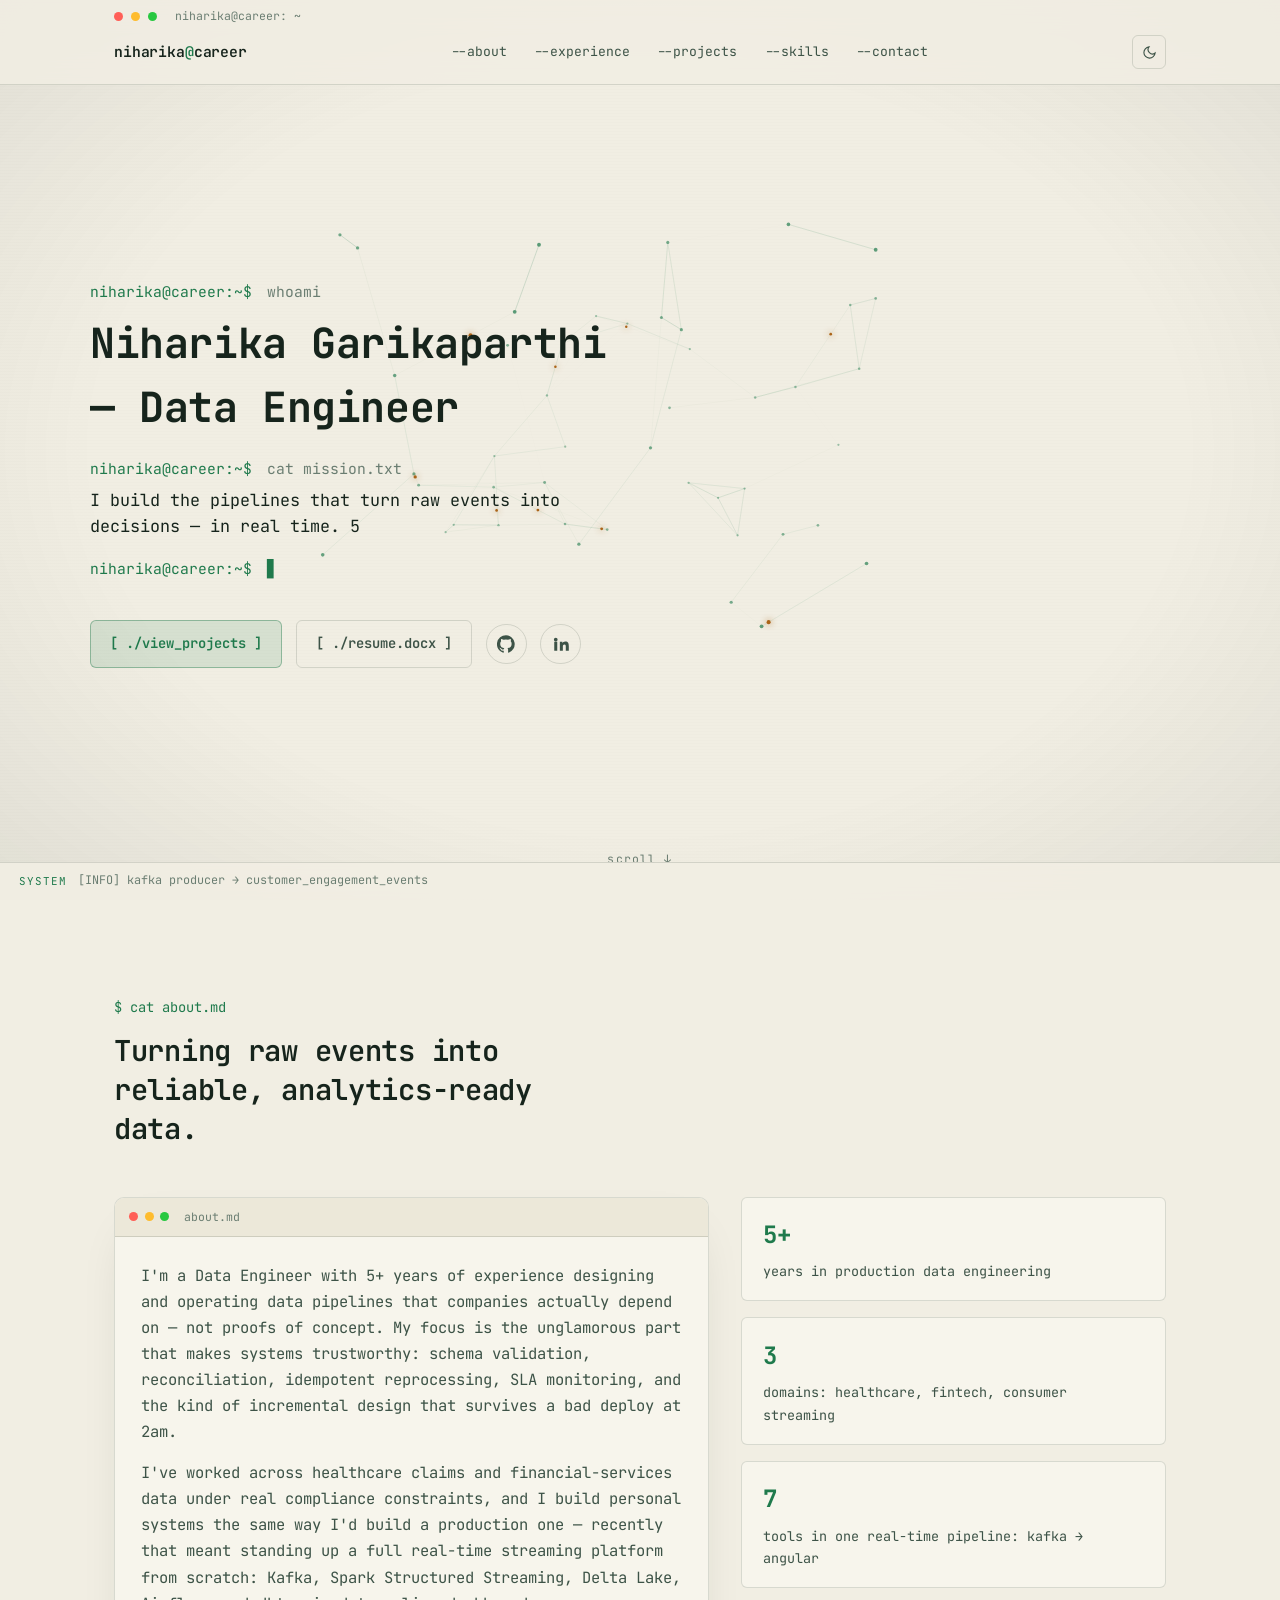
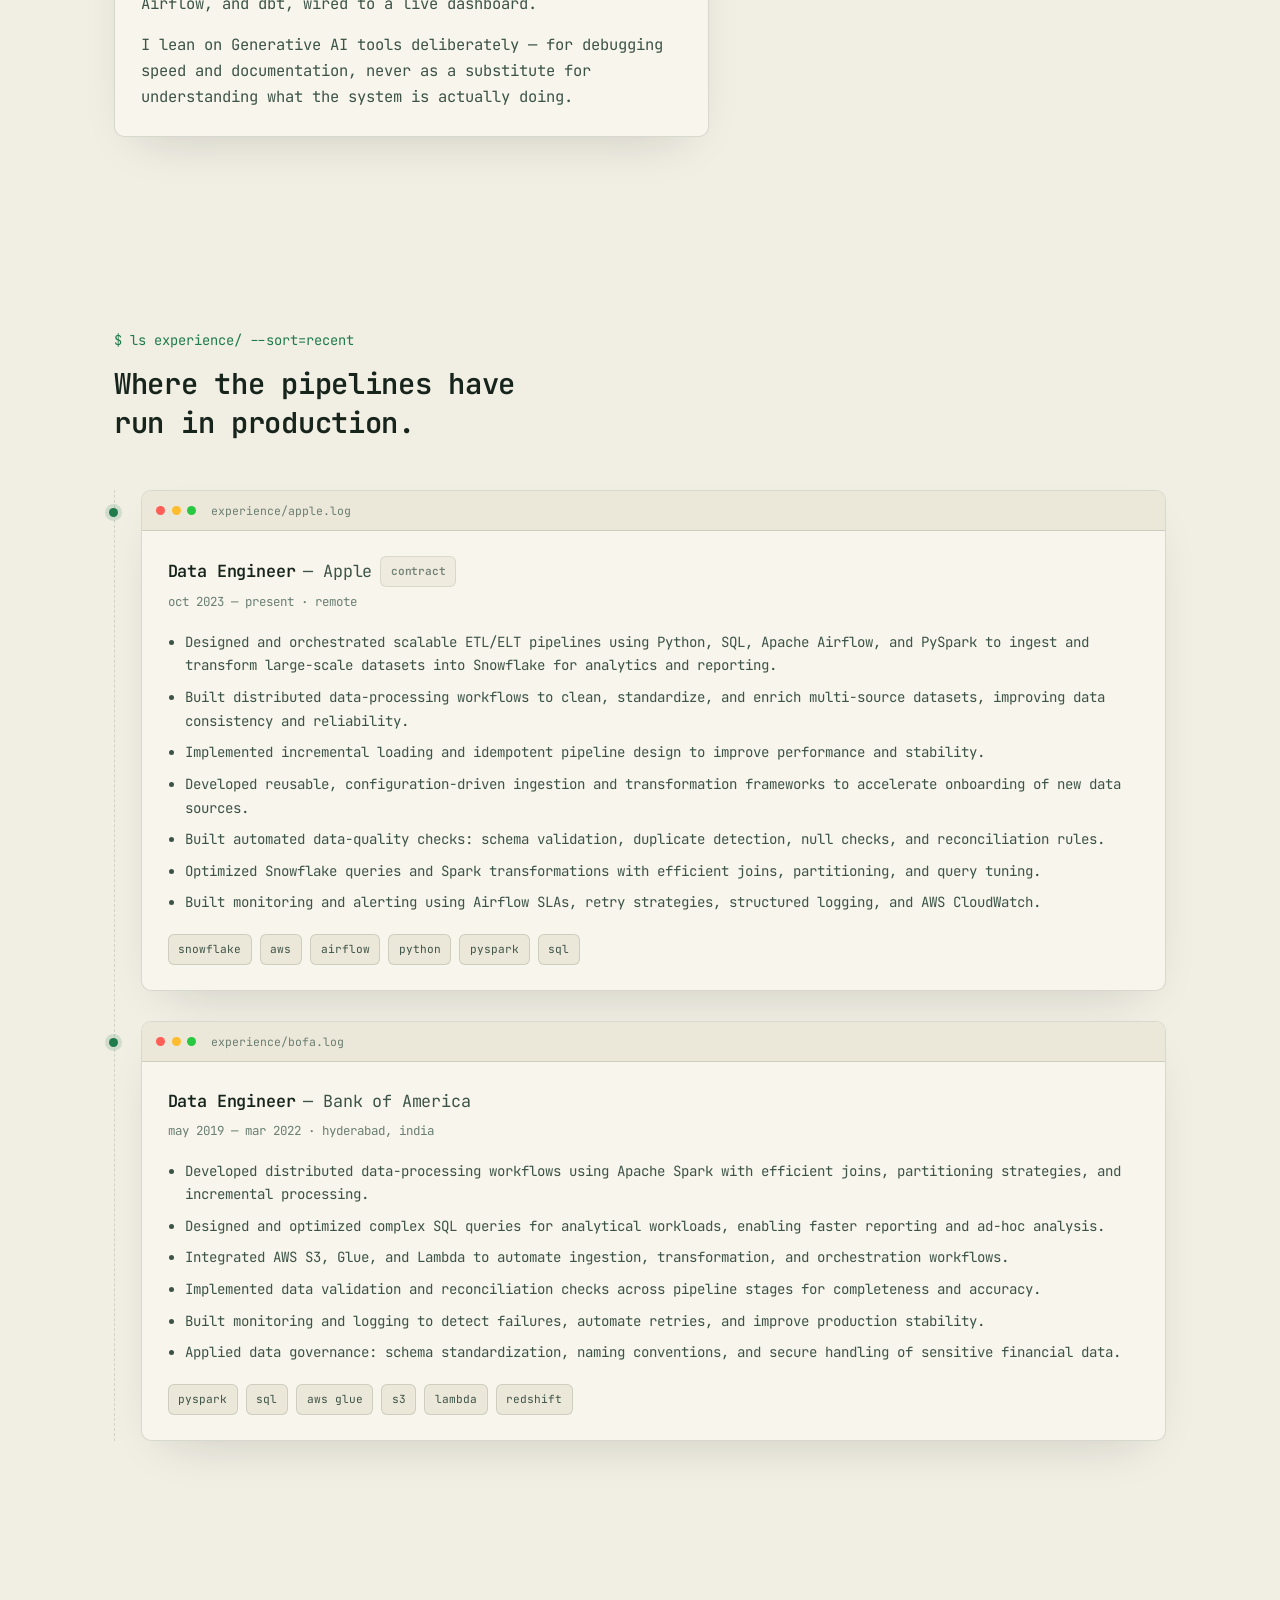
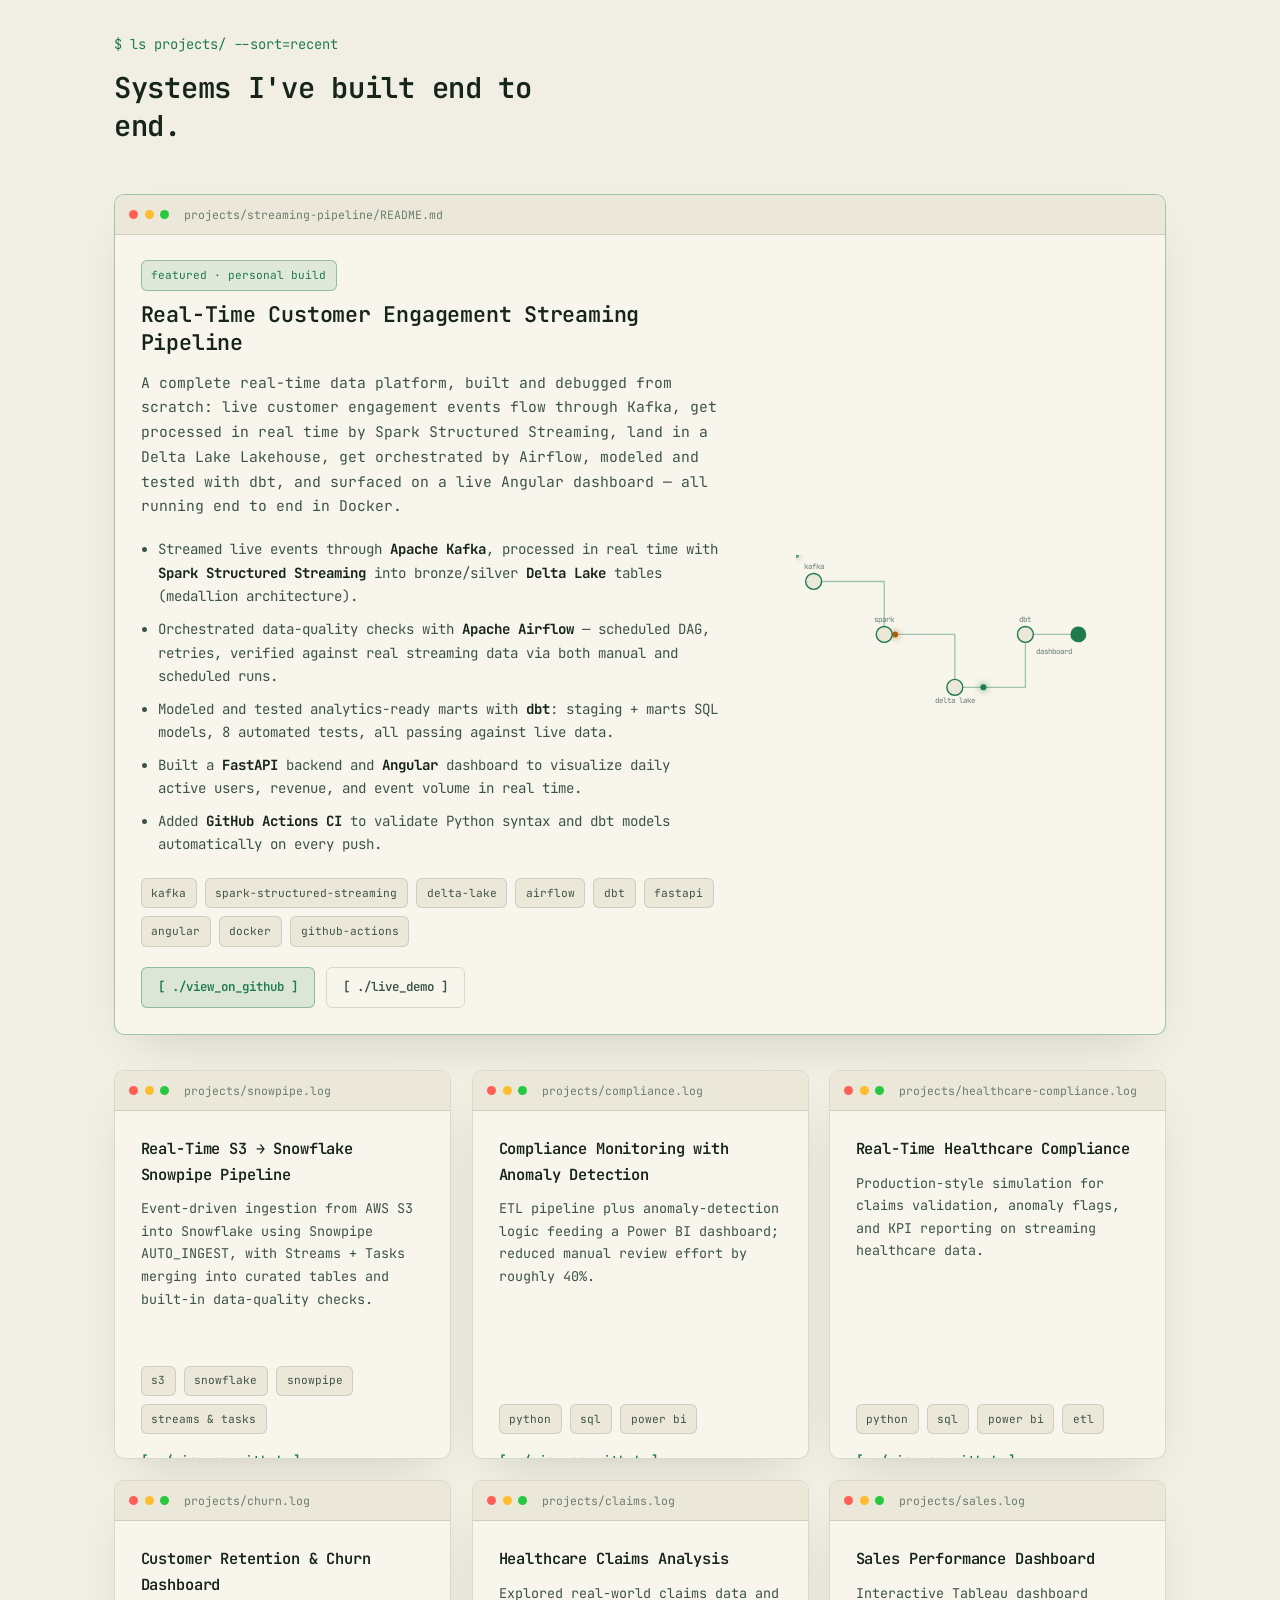
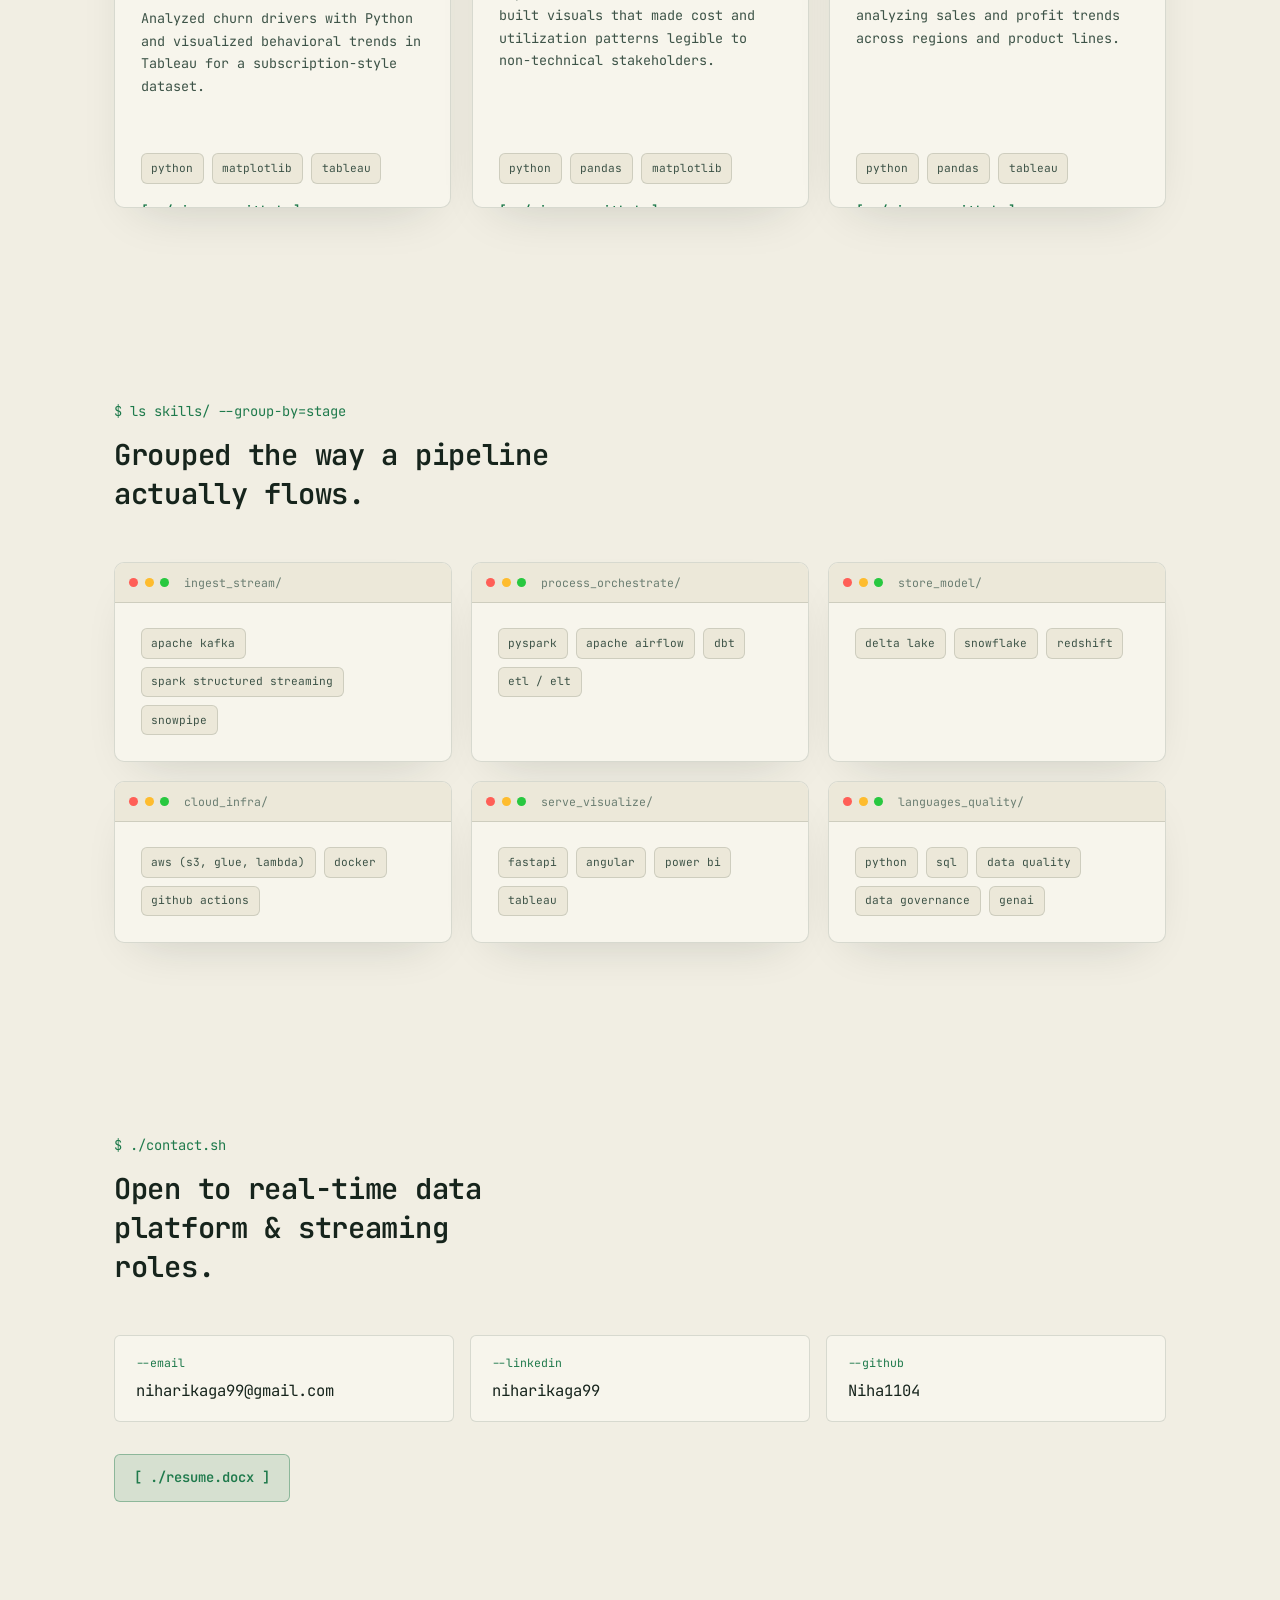
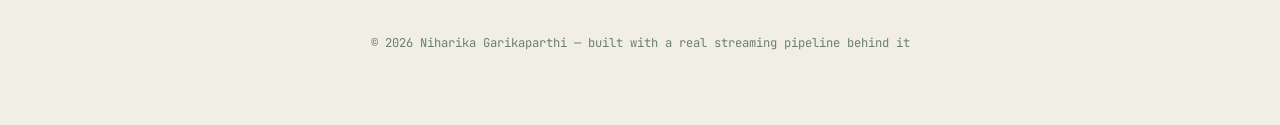
==== index (1).html @ a31c03b0 "Add files via upload" ====
<!DOCTYPE html>
<html lang="en" data-theme="dark">
<head>
<meta charset="UTF-8">
<meta name="viewport" content="width=device-width, initial-scale=1.0">
<title>niharika@career:~$ — Niharika Garikaparthi, Data Engineer</title>
<meta name="description" content="Data Engineer specializing in real-time streaming pipelines, cloud-native data platforms, and production-grade ETL/ELT — Kafka, Spark, Snowflake, Airflow, dbt, AWS.">
<link rel="icon" href="data:,">
<link rel="preconnect" href="https://fonts.googleapis.com">
<link rel="preconnect" href="https://fonts.gstatic.com" crossorigin>
<link href="https://fonts.googleapis.com/css2?family=JetBrains+Mono:wght@400;500;600;700&display=swap" rel="stylesheet">
<link rel="stylesheet" href="style.css">
</head>
<body>

<div class="scanlines" aria-hidden="true"></div>
<div class="vignette" aria-hidden="true"></div>
<canvas id="hero-canvas" aria-hidden="true"></canvas>

<header class="site-header">
  <div class="term-titlebar">
    <span class="term-dot term-dot--r"></span>
    <span class="term-dot term-dot--y"></span>
    <span class="term-dot term-dot--g"></span>
    <span class="term-titlebar__path">niharika@career: ~</span>
  </div>
  <nav class="nav">
    <a href="#top" class="nav__mark">niharika<span class="nav__mark-dot">@</span>career</a>
    <button class="nav__toggle" id="nav-toggle" aria-label="Toggle menu" aria-expanded="false">
      <span></span><span></span><span></span>
    </button>
    <ul class="nav__links" id="nav-links">
      <li><a href="#about">--about</a></li>
      <li><a href="#experience">--experience</a></li>
      <li><a href="#projects">--projects</a></li>
      <li><a href="#skills">--skills</a></li>
      <li><a href="#contact">--contact</a></li>
    </ul>
    <div class="nav__actions">
      <button id="theme-toggle" class="icon-btn" aria-label="Toggle terminal theme" title="Toggle theme">
        <svg class="icon-moon" viewBox="0 0 24 24" fill="none" stroke="currentColor" stroke-width="1.8"><path d="M21 12.8A9 9 0 1 1 11.2 3a7 7 0 0 0 9.8 9.8Z"/></svg>
      </button>
    </div>
  </nav>
</header>

<main>

  <!-- HERO -->
  <section class="hero" id="top">
    <div class="hero__inner">
      <div class="terminal-block hero__terminal">
        <p class="term-line"><span class="term-prompt">niharika@career:~$</span> whoami</p>
        <p class="term-output term-output--title" id="type-1"></p>

        <p class="term-line"><span class="term-prompt">niharika@career:~$</span> cat mission.txt</p>
        <p class="term-output" id="type-2"></p>

        <p class="term-line"><span class="term-prompt">niharika@career:~$</span> <span class="cursor-blink">▊</span></p>
      </div>

      <div class="hero__actions">
        <a href="#projects" class="btn btn--primary">[ ./view_projects ]</a>
        <a href="assets/Niharika__Data_Engineer.docx" class="btn btn--ghost">[ ./resume.docx ]</a>
        <a href="https://github.com/Niha1104" target="_blank" rel="noopener" class="btn btn--icon" aria-label="GitHub">
          <svg viewBox="0 0 24 24" width="18" height="18" fill="currentColor"><path d="M12 .3a12 12 0 0 0-3.8 23.4c.6.1.8-.3.8-.6v-2.2c-3.3.7-4-1.6-4-1.6-.6-1.3-1.3-1.7-1.3-1.7-1.1-.7.1-.7.1-.7 1.2.1 1.8 1.2 1.8 1.2 1 1.8 2.7 1.3 3.4 1 .1-.8.4-1.3.8-1.6-2.7-.3-5.5-1.3-5.5-5.9 0-1.3.5-2.4 1.2-3.2-.1-.3-.5-1.5.1-3.2 0 0 1-.3 3.3 1.2a11.5 11.5 0 0 1 6 0c2.3-1.5 3.3-1.2 3.3-1.2.6 1.7.2 2.9.1 3.2.8.8 1.2 1.9 1.2 3.2 0 4.6-2.8 5.6-5.5 5.9.4.4.8 1.1.8 2.2v3.3c0 .3.2.7.8.6A12 12 0 0 0 12 .3Z"/></svg>
        </a>
        <a href="https://www.linkedin.com/in/niharikaga99/" target="_blank" rel="noopener" class="btn btn--icon" aria-label="LinkedIn">
          <svg viewBox="0 0 24 24" width="18" height="18" fill="currentColor"><path d="M4.98 3.5a2.5 2.5 0 1 1 0 5 2.5 2.5 0 0 1 0-5ZM3 9h4v12H3V9Zm7 0h3.8v1.7h.05c.53-1 1.83-2.05 3.77-2.05 4.03 0 4.78 2.65 4.78 6.1V21h-4v-5.5c0-1.3-.02-3-1.83-3-1.83 0-2.1 1.43-2.1 2.9V21h-4V9Z"/></svg>
        </a>
      </div>
    </div>
    <div class="hero__scroll-cue mono" aria-hidden="true">scroll ↓</div>
  </section>

  <!-- ABOUT -->
  <section class="section" id="about">
    <div class="section__head">
      <p class="eyebrow mono">$ cat about.md</p>
      <h2>Turning raw events into reliable, analytics-ready data.</h2>
    </div>
    <div class="about__grid">
      <div class="term-card about__text-card">
        <div class="term-card__bar"><span class="term-dot term-dot--r"></span><span class="term-dot term-dot--y"></span><span class="term-dot term-dot--g"></span><span class="term-card__label">about.md</span></div>
        <div class="term-card__body">
          <p>
            I'm a Data Engineer with 5+ years of experience designing and operating data pipelines that
            companies actually depend on — not proofs of concept. My focus is the unglamorous part that
            makes systems trustworthy: schema validation, reconciliation, idempotent reprocessing, SLA
            monitoring, and the kind of incremental design that survives a bad deploy at 2am.
          </p>
          <p>
            I've worked across healthcare claims and financial-services data under real compliance
            constraints, and I build personal systems the same way I'd build a production one — recently
            that meant standing up a full real-time streaming platform from scratch: Kafka, Spark
            Structured Streaming, Delta Lake, Airflow, and dbt, wired to a live dashboard.
          </p>
          <p>
            I lean on Generative AI tools deliberately — for debugging speed and documentation, never as
            a substitute for understanding what the system is actually doing.
          </p>
        </div>
      </div>
      <div class="about__stats">
        <div class="stat-card">
          <span class="stat-card__num mono">5+</span>
          <span class="stat-card__label">years in production data engineering</span>
        </div>
        <div class="stat-card">
          <span class="stat-card__num mono">3</span>
          <span class="stat-card__label">domains: healthcare, fintech, consumer streaming</span>
        </div>
        <div class="stat-card">
          <span class="stat-card__num mono">7</span>
          <span class="stat-card__label">tools in one real-time pipeline: kafka → angular</span>
        </div>
      </div>
    </div>
  </section>

  <!-- EXPERIENCE -->
  <section class="section" id="experience">
    <div class="section__head">
      <p class="eyebrow mono">$ ls experience/ --sort=recent</p>
      <h2>Where the pipelines have run in production.</h2>
    </div>

    <div class="timeline">
      <article class="timeline__item">
        <div class="timeline__marker" aria-hidden="true"></div>
        <div class="term-card timeline__card tilt-card">
          <div class="term-card__bar"><span class="term-dot term-dot--r"></span><span class="term-dot term-dot--y"></span><span class="term-dot term-dot--g"></span><span class="term-card__label">experience/apple.log</span></div>
          <div class="term-card__body">
            <div class="timeline__top">
              <h3>Data Engineer <span class="timeline__at">— Apple</span> <span class="tag tag--muted">contract</span></h3>
              <p class="timeline__meta mono">oct 2023 — present &middot; remote</p>
            </div>
            <ul class="timeline__list">
              <li>Designed and orchestrated scalable ETL/ELT pipelines using Python, SQL, Apache Airflow, and PySpark to ingest and transform large-scale datasets into Snowflake for analytics and reporting.</li>
              <li>Built distributed data-processing workflows to clean, standardize, and enrich multi-source datasets, improving data consistency and reliability.</li>
              <li>Implemented incremental loading and idempotent pipeline design to improve performance and stability.</li>
              <li>Developed reusable, configuration-driven ingestion and transformation frameworks to accelerate onboarding of new data sources.</li>
              <li>Built automated data-quality checks: schema validation, duplicate detection, null checks, and reconciliation rules.</li>
              <li>Optimized Snowflake queries and Spark transformations with efficient joins, partitioning, and query tuning.</li>
              <li>Built monitoring and alerting using Airflow SLAs, retry strategies, structured logging, and AWS CloudWatch.</li>
            </ul>
            <div class="tag-row">
              <span class="tag mono">snowflake</span><span class="tag mono">aws</span><span class="tag mono">airflow</span><span class="tag mono">python</span><span class="tag mono">pyspark</span><span class="tag mono">sql</span>
            </div>
          </div>
        </div>
      </article>

      <article class="timeline__item">
        <div class="timeline__marker" aria-hidden="true"></div>
        <div class="term-card timeline__card tilt-card">
          <div class="term-card__bar"><span class="term-dot term-dot--r"></span><span class="term-dot term-dot--y"></span><span class="term-dot term-dot--g"></span><span class="term-card__label">experience/bofa.log</span></div>
          <div class="term-card__body">
            <div class="timeline__top">
              <h3>Data Engineer <span class="timeline__at">— Bank of America</span></h3>
              <p class="timeline__meta mono">may 2019 — mar 2022 &middot; hyderabad, india</p>
            </div>
            <ul class="timeline__list">
              <li>Developed distributed data-processing workflows using Apache Spark with efficient joins, partitioning strategies, and incremental processing.</li>
              <li>Designed and optimized complex SQL queries for analytical workloads, enabling faster reporting and ad-hoc analysis.</li>
              <li>Integrated AWS S3, Glue, and Lambda to automate ingestion, transformation, and orchestration workflows.</li>
              <li>Implemented data validation and reconciliation checks across pipeline stages for completeness and accuracy.</li>
              <li>Built monitoring and logging to detect failures, automate retries, and improve production stability.</li>
              <li>Applied data governance: schema standardization, naming conventions, and secure handling of sensitive financial data.</li>
            </ul>
            <div class="tag-row">
              <span class="tag mono">pyspark</span><span class="tag mono">sql</span><span class="tag mono">aws glue</span><span class="tag mono">s3</span><span class="tag mono">lambda</span><span class="tag mono">redshift</span>
            </div>
          </div>
        </div>
      </article>
    </div>
  </section>

  <!-- PROJECTS -->
  <section class="section" id="projects">
    <div class="section__head">
      <p class="eyebrow mono">$ ls projects/ --sort=recent</p>
      <h2>Systems I've built end to end.</h2>
    </div>

    <!-- Featured project -->
    <article class="term-card featured-project tilt-card">
      <div class="term-card__bar"><span class="term-dot term-dot--r"></span><span class="term-dot term-dot--y"></span><span class="term-dot term-dot--g"></span><span class="term-card__label">projects/streaming-pipeline/README.md</span></div>
      <div class="term-card__body featured-project__grid">
        <div class="featured-project__body">
          <span class="tag tag--accent mono">featured &middot; personal build</span>
          <h3>Real-Time Customer Engagement Streaming Pipeline</h3>
          <p class="featured-project__lede">
            A complete real-time data platform, built and debugged from scratch: live customer engagement
            events flow through Kafka, get processed in real time by Spark Structured Streaming, land in a
            Delta Lake Lakehouse, get orchestrated by Airflow, modeled and tested with dbt, and surfaced on
            a live Angular dashboard — all running end to end in Docker.
          </p>
          <ul class="featured-project__list">
            <li>Streamed live events through <strong>Apache Kafka</strong>, processed in real time with <strong>Spark Structured Streaming</strong> into bronze/silver <strong>Delta Lake</strong> tables (medallion architecture).</li>
            <li>Orchestrated data-quality checks with <strong>Apache Airflow</strong> — scheduled DAG, retries, verified against real streaming data via both manual and scheduled runs.</li>
            <li>Modeled and tested analytics-ready marts with <strong>dbt</strong>: staging + marts SQL models, 8 automated tests, all passing against live data.</li>
            <li>Built a <strong>FastAPI</strong> backend and <strong>Angular</strong> dashboard to visualize daily active users, revenue, and event volume in real time.</li>
            <li>Added <strong>GitHub Actions CI</strong> to validate Python syntax and dbt models automatically on every push.</li>
          </ul>
          <div class="tag-row">
            <span class="tag mono">kafka</span><span class="tag mono">spark-structured-streaming</span><span class="tag mono">delta-lake</span><span class="tag mono">airflow</span><span class="tag mono">dbt</span><span class="tag mono">fastapi</span><span class="tag mono">angular</span><span class="tag mono">docker</span><span class="tag mono">github-actions</span>
          </div>
          <div class="featured-project__actions">
            <a href="https://github.com/Niha1104/apple-engagement-streaming-pipeline" target="_blank" rel="noopener" class="btn btn--primary btn--sm">[ ./view_on_github ]</a>
            <a href="https://resilient-gumdrop-81bfe3.netlify.app" target="_blank" rel="noopener" class="btn btn--ghost btn--sm">[ ./live_demo ]</a>
          </div>
        </div>

        <div class="pipeline-diagram" aria-hidden="true">
          <svg viewBox="0 0 340 180" class="pipeline-svg">
            <defs>
              <path id="flowpath" d="M20,30 L100,30 L100,90 L180,90 L180,150 L260,150 L260,90 L320,90"/>
            </defs>
            <path d="M20,30 L100,30 L100,90 L180,90 L180,150 L260,150 L260,90 L320,90" class="pipeline-line"/>
            <circle r="3.4" class="pipeline-dot"><animateMotion dur="4.2s" repeatCount="indefinite"><mpath href="#flowpath"/></animateMotion></circle>
            <circle r="3.4" class="pipeline-dot pipeline-dot--b"><animateMotion dur="4.2s" begin="1.4s" repeatCount="indefinite"><mpath href="#flowpath"/></animateMotion></circle>
            <circle r="3.4" class="pipeline-dot pipeline-dot--c"><animateMotion dur="4.2s" begin="2.8s" repeatCount="indefinite"><mpath href="#flowpath"/></animateMotion></circle>

            <g class="pipeline-node" transform="translate(20,30)"><circle r="9"/></g>
            <g class="pipeline-node" transform="translate(100,90)"><circle r="9"/></g>
            <g class="pipeline-node" transform="translate(180,150)"><circle r="9"/></g>
            <g class="pipeline-node" transform="translate(260,90)"><circle r="9"/></g>
            <g class="pipeline-node pipeline-node--end" transform="translate(320,90)"><circle r="9"/></g>

            <text x="20" y="16" class="pipeline-label">kafka</text>
            <text x="100" y="76" class="pipeline-label">spark</text>
            <text x="180" y="168" class="pipeline-label">delta lake</text>
            <text x="260" y="76" class="pipeline-label">dbt</text>
            <text x="292" y="112" class="pipeline-label">dashboard</text>
          </svg>
        </div>
      </div>
    </article>

    <div class="project-grid">
      <article class="term-card project-card tilt-card">
        <div class="term-card__bar"><span class="term-dot term-dot--r"></span><span class="term-dot term-dot--y"></span><span class="term-dot term-dot--g"></span><span class="term-card__label">projects/snowpipe.log</span></div>
        <div class="term-card__body">
          <h3>Real-Time S3 → Snowflake Snowpipe Pipeline</h3>
          <p>Event-driven ingestion from AWS S3 into Snowflake using Snowpipe AUTO_INGEST, with Streams + Tasks merging into curated tables and built-in data-quality checks.</p>
          <div class="tag-row"><span class="tag mono">s3</span><span class="tag mono">snowflake</span><span class="tag mono">snowpipe</span><span class="tag mono">streams &amp; tasks</span></div>
          <a href="https://github.com/Niha1104/realtime-s3-snowflake-snowpipe" target="_blank" rel="noopener" class="card-link">[ ./view_on_github ]</a>
        </div>
      </article>

      <article class="term-card project-card tilt-card">
        <div class="term-card__bar"><span class="term-dot term-dot--r"></span><span class="term-dot term-dot--y"></span><span class="term-dot term-dot--g"></span><span class="term-card__label">projects/compliance.log</span></div>
        <div class="term-card__body">
          <h3>Compliance Monitoring with Anomaly Detection</h3>
          <p>ETL pipeline plus anomaly-detection logic feeding a Power BI dashboard; reduced manual review effort by roughly 40%.</p>
          <div class="tag-row"><span class="tag mono">python</span><span class="tag mono">sql</span><span class="tag mono">power bi</span></div>
          <a href="https://github.com/Niha1104/Compliance-Monitoring-Dashboard" target="_blank" rel="noopener" class="card-link">[ ./view_on_github ]</a>
        </div>
      </article>

      <article class="term-card project-card tilt-card">
        <div class="term-card__bar"><span class="term-dot term-dot--r"></span><span class="term-dot term-dot--y"></span><span class="term-dot term-dot--g"></span><span class="term-card__label">projects/healthcare-compliance.log</span></div>
        <div class="term-card__body">
          <h3>Real-Time Healthcare Compliance</h3>
          <p>Production-style simulation for claims validation, anomaly flags, and KPI reporting on streaming healthcare data.</p>
          <div class="tag-row"><span class="tag mono">python</span><span class="tag mono">sql</span><span class="tag mono">power bi</span><span class="tag mono">etl</span></div>
          <a href="https://github.com/Niha1104/Real-Time-Healthcare-Compliance" target="_blank" rel="noopener" class="card-link">[ ./view_on_github ]</a>
        </div>
      </article>

      <article class="term-card project-card tilt-card">
        <div class="term-card__bar"><span class="term-dot term-dot--r"></span><span class="term-dot term-dot--y"></span><span class="term-dot term-dot--g"></span><span class="term-card__label">projects/churn.log</span></div>
        <div class="term-card__body">
          <h3>Customer Retention &amp; Churn Dashboard</h3>
          <p>Analyzed churn drivers with Python and visualized behavioral trends in Tableau for a subscription-style dataset.</p>
          <div class="tag-row"><span class="tag mono">python</span><span class="tag mono">matplotlib</span><span class="tag mono">tableau</span></div>
          <a href="https://github.com/Niha1104/Customer-Retention-Dashboard" target="_blank" rel="noopener" class="card-link">[ ./view_on_github ]</a>
        </div>
      </article>

      <article class="term-card project-card tilt-card">
        <div class="term-card__bar"><span class="term-dot term-dot--r"></span><span class="term-dot term-dot--y"></span><span class="term-dot term-dot--g"></span><span class="term-card__label">projects/claims.log</span></div>
        <div class="term-card__body">
          <h3>Healthcare Claims Analysis</h3>
          <p>Explored real-world claims data and built visuals that made cost and utilization patterns legible to non-technical stakeholders.</p>
          <div class="tag-row"><span class="tag mono">python</span><span class="tag mono">pandas</span><span class="tag mono">matplotlib</span></div>
          <a href="https://github.com/Niha1104/Healthcare-Claims-Analysis" target="_blank" rel="noopener" class="card-link">[ ./view_on_github ]</a>
        </div>
      </article>

      <article class="term-card project-card tilt-card">
        <div class="term-card__bar"><span class="term-dot term-dot--r"></span><span class="term-dot term-dot--y"></span><span class="term-dot term-dot--g"></span><span class="term-card__label">projects/sales.log</span></div>
        <div class="term-card__body">
          <h3>Sales Performance Dashboard</h3>
          <p>Interactive Tableau dashboard analyzing sales and profit trends across regions and product lines.</p>
          <div class="tag-row"><span class="tag mono">python</span><span class="tag mono">pandas</span><span class="tag mono">tableau</span></div>
          <a href="https://github.com/Niha1104/Sales-Performance-Dashboard" target="_blank" rel="noopener" class="card-link">[ ./view_on_github ]</a>
        </div>
      </article>
    </div>
  </section>

  <!-- SKILLS -->
  <section class="section" id="skills">
    <div class="section__head">
      <p class="eyebrow mono">$ ls skills/ --group-by=stage</p>
      <h2>Grouped the way a pipeline actually flows.</h2>
    </div>

    <div class="skills-grid">
      <div class="term-card skill-group tilt-card">
        <div class="term-card__bar"><span class="term-dot term-dot--r"></span><span class="term-dot term-dot--y"></span><span class="term-dot term-dot--g"></span><span class="term-card__label">ingest_stream/</span></div>
        <div class="term-card__body"><div class="tag-row"><span class="tag mono">apache kafka</span><span class="tag mono">spark structured streaming</span><span class="tag mono">snowpipe</span></div></div>
      </div>
      <div class="term-card skill-group tilt-card">
        <div class="term-card__bar"><span class="term-dot term-dot--r"></span><span class="term-dot term-dot--y"></span><span class="term-dot term-dot--g"></span><span class="term-card__label">process_orchestrate/</span></div>
        <div class="term-card__body"><div class="tag-row"><span class="tag mono">pyspark</span><span class="tag mono">apache airflow</span><span class="tag mono">dbt</span><span class="tag mono">etl / elt</span></div></div>
      </div>
      <div class="term-card skill-group tilt-card">
        <div class="term-card__bar"><span class="term-dot term-dot--r"></span><span class="term-dot term-dot--y"></span><span class="term-dot term-dot--g"></span><span class="term-card__label">store_model/</span></div>
        <div class="term-card__body"><div class="tag-row"><span class="tag mono">delta lake</span><span class="tag mono">snowflake</span><span class="tag mono">redshift</span></div></div>
      </div>
      <div class="term-card skill-group tilt-card">
        <div class="term-card__bar"><span class="term-dot term-dot--r"></span><span class="term-dot term-dot--y"></span><span class="term-dot term-dot--g"></span><span class="term-card__label">cloud_infra/</span></div>
        <div class="term-card__body"><div class="tag-row"><span class="tag mono">aws (s3, glue, lambda)</span><span class="tag mono">docker</span><span class="tag mono">github actions</span></div></div>
      </div>
      <div class="term-card skill-group tilt-card">
        <div class="term-card__bar"><span class="term-dot term-dot--r"></span><span class="term-dot term-dot--y"></span><span class="term-dot term-dot--g"></span><span class="term-card__label">serve_visualize/</span></div>
        <div class="term-card__body"><div class="tag-row"><span class="tag mono">fastapi</span><span class="tag mono">angular</span><span class="tag mono">power bi</span><span class="tag mono">tableau</span></div></div>
      </div>
      <div class="term-card skill-group tilt-card">
        <div class="term-card__bar"><span class="term-dot term-dot--r"></span><span class="term-dot term-dot--y"></span><span class="term-dot term-dot--g"></span><span class="term-card__label">languages_quality/</span></div>
        <div class="term-card__body"><div class="tag-row"><span class="tag mono">python</span><span class="tag mono">sql</span><span class="tag mono">data quality</span><span class="tag mono">data governance</span><span class="tag mono">genai</span></div></div>
      </div>
    </div>
  </section>

  <!-- CONTACT -->
  <section class="section section--contact" id="contact">
    <div class="section__head">
      <p class="eyebrow mono">$ ./contact.sh</p>
      <h2>Open to real-time data platform &amp; streaming roles.</h2>
    </div>
    <div class="contact__row">
      <a href="mailto:niharikaga99@gmail.com" class="contact__link">
        <span class="contact__label mono">--email</span>
        <span>niharikaga99@gmail.com</span>
      </a>
      <a href="https://www.linkedin.com/in/niharikaga99/" target="_blank" rel="noopener" class="contact__link">
        <span class="contact__label mono">--linkedin</span>
        <span>niharikaga99</span>
      </a>
      <a href="https://github.com/Niha1104" target="_blank" rel="noopener" class="contact__link">
        <span class="contact__label mono">--github</span>
        <span>Niha1104</span>
      </a>
    </div>
    <a href="assets/Niharika__Data_Engineer.docx" class="btn btn--primary" style="margin-top:2rem;">[ ./resume.docx ]</a>
  </section>

</main>

<footer class="site-footer mono">
  <span>© <span id="year"></span> Niharika Garikaparthi — built with a real streaming pipeline behind it</span>
</footer>

<div class="sys-ticker mono" id="sys-ticker" aria-hidden="true">
  <span class="sys-ticker__prefix">system</span>
  <span class="sys-ticker__text" id="ticker-text">[INFO] kafka producer → customer_engagement_events</span>
</div>

<script src="script.js"></script>
</body>
</html>
---- style.css ----
/* ============================================================
   DESIGN TOKENS — Command Deck
   ============================================================ */
:root {
  --bg: #06080A;
  --bg-elevated: #0A0E0C;
  --surface: #0C1210;
  --surface-2: #0F1613;
  --border: rgba(120, 200, 150, 0.14);
  --border-accent: rgba(57, 255, 136, 0.35);
  --text: #C8F5D8;
  --text-dim: #7FAE95;
  --text-faint: #4B6559;
  --accent: #39FF88;
  --accent-rgb: 57, 255, 136;
  --accent-2: #FFB86B;
  --accent-2-rgb: 255, 184, 107;
  --shadow: 0 20px 60px -20px rgba(0, 0, 0, 0.75);
  --radius: 10px;
  --radius-sm: 6px;
  --font-display: 'JetBrains Mono', 'SFMono-Regular', Menlo, monospace;
  --font-body: 'JetBrains Mono', 'SFMono-Regular', Menlo, monospace;
  --font-mono: 'JetBrains Mono', 'SFMono-Regular', Menlo, monospace;
  --maxw: 1100px;
}

/* "Paper terminal" light variant — a dot-matrix printout, not a generic light theme */
[data-theme="light"] {
  --bg: #F1EEE3;
  --bg-elevated: #F7F5EC;
  --surface: #F7F5EC;
  --surface-2: #ECE8D9;
  --border: rgba(27, 43, 34, 0.14);
  --border-accent: rgba(31, 122, 76, 0.4);
  --text: #16241C;
  --text-dim: #3D5347;
  --text-faint: #6B7E72;
  --accent: #1F7A4C;
  --accent-rgb: 31, 122, 76;
  --accent-2: #A85D0E;
  --accent-2-rgb: 168, 93, 14;
  --shadow: 0 20px 50px -25px rgba(22, 36, 28, 0.2);
}

* { box-sizing: border-box; }
html { scroll-behavior: smooth; }

body {
  margin: 0;
  background: var(--bg);
  color: var(--text);
  font-family: var(--font-body);
  font-size: 15.5px;
  line-height: 1.68;
  -webkit-font-smoothing: antialiased;
  overflow-x: hidden;
  transition: background 0.4s ease, color 0.4s ease;
}

h1, h2, h3 {
  font-family: var(--font-display);
  font-weight: 600;
  letter-spacing: -0.01em;
  margin: 0;
  color: var(--text);
}

.mono { font-family: var(--font-mono); }

p { margin: 0 0 1em; color: var(--text-dim); }
a { color: inherit; text-decoration: none; }

::selection { background: rgba(var(--accent-rgb), 0.28); }

:focus-visible {
  outline: 2px solid var(--accent);
  outline-offset: 3px;
}

/* ============================================================
   CRT ATMOSPHERE — scanlines + vignette
   ============================================================ */
.scanlines {
  position: fixed;
  inset: 0;
  z-index: 40;
  pointer-events: none;
  background: repeating-linear-gradient(
    to bottom,
    rgba(0, 0, 0, 0) 0px,
    rgba(0, 0, 0, 0) 2px,
    rgba(0, 0, 0, 0.06) 3px
  );
  opacity: 0.5;
  mix-blend-mode: multiply;
}
[data-theme="light"] .scanlines { opacity: 0.15; }

.vignette {
  position: fixed;
  inset: 0;
  z-index: 39;
  pointer-events: none;
  background: radial-gradient(ellipse at center, transparent 55%, rgba(0,0,0,0.55) 130%);
}
[data-theme="light"] .vignette { background: radial-gradient(ellipse at center, transparent 60%, rgba(20,30,24,0.12) 130%); }

/* ============================================================
   HERO CANVAS
   ============================================================ */
#hero-canvas {
  position: absolute;
  top: 0; left: 0;
  width: 100%;
  height: 100vh;
  display: block;
  z-index: 0;
}

/* ============================================================
   HEADER — terminal window title bar
   ============================================================ */
.site-header {
  position: fixed;
  top: 0; left: 0; right: 0;
  z-index: 50;
  backdrop-filter: blur(14px);
  background: rgba(6, 8, 10, 0.72);
  border-bottom: 1px solid var(--border);
  transition: background 0.4s ease, border-color 0.4s ease;
}
[data-theme="light"] .site-header { background: rgba(241, 238, 227, 0.85); }

.term-titlebar {
  max-width: var(--maxw);
  margin: 0 auto;
  padding: 0.4rem 1.5rem 0;
  display: flex;
  align-items: center;
  gap: 0.5rem;
}
.term-dot { width: 9px; height: 9px; border-radius: 50%; display: inline-block; }
.term-dot--r { background: #FF5F57; }
.term-dot--y { background: #FEBC2E; }
.term-dot--g { background: #28C840; }
.term-titlebar__path {
  margin-left: 0.6rem;
  font-family: var(--font-mono);
  font-size: 0.72rem;
  color: var(--text-faint);
}

.nav {
  max-width: var(--maxw);
  margin: 0 auto;
  padding: 0.6rem 1.5rem 0.9rem;
  display: flex;
  align-items: center;
  justify-content: space-between;
  gap: 1.5rem;
}

.nav__mark {
  font-family: var(--font-mono);
  font-size: 0.92rem;
  font-weight: 600;
  letter-spacing: -0.01em;
}
.nav__mark-dot { color: var(--accent); }

.nav__links {
  list-style: none;
  display: flex;
  gap: 1.7rem;
  margin: 0; padding: 0;
  font-family: var(--font-mono);
  font-size: 0.82rem;
}
.nav__links a {
  color: var(--text-dim);
  position: relative;
  padding-bottom: 3px;
  transition: color 0.2s ease;
}
.nav__links a::after {
  content: "";
  position: absolute;
  left: 0; bottom: 0;
  width: 0%; height: 1px;
  background: var(--accent);
  transition: width 0.25s ease;
}
.nav__links a:hover { color: var(--accent); }
.nav__links a:hover::after { width: 100%; }

.nav__actions { display: flex; align-items: center; gap: 0.75rem; }

.icon-btn {
  background: none;
  border: 1px solid var(--border);
  color: var(--text-dim);
  width: 34px; height: 34px;
  border-radius: var(--radius-sm);
  display: flex; align-items: center; justify-content: center;
  cursor: pointer;
  transition: all 0.2s ease;
}
.icon-btn:hover { color: var(--accent); border-color: var(--border-accent); }
.icon-btn svg { width: 15px; height: 15px; }

.nav__toggle {
  display: none;
  flex-direction: column;
  gap: 4px;
  background: none;
  border: none;
  cursor: pointer;
  padding: 6px;
}
.nav__toggle span {
  width: 20px; height: 2px;
  background: var(--text);
  border-radius: 2px;
}

/* ============================================================
   BUTTONS — bracket / flag style
   ============================================================ */
.btn {
  display: inline-flex;
  align-items: center;
  gap: 0.5rem;
  padding: 0.7rem 1.2rem;
  border-radius: var(--radius-sm);
  font-family: var(--font-mono);
  font-weight: 600;
  font-size: 0.86rem;
  cursor: pointer;
  border: 1px solid var(--border);
  background: transparent;
  color: var(--text);
  transition: transform 0.2s ease, box-shadow 0.2s ease, background 0.2s ease, border-color 0.2s ease, color 0.2s ease;
}
.btn:hover { transform: translateY(-2px); }

.btn--primary {
  background: rgba(var(--accent-rgb), 0.12);
  border-color: var(--border-accent);
  color: var(--accent);
}
.btn--primary:hover {
  background: var(--accent);
  color: #061109;
  box-shadow: 0 10px 30px -8px rgba(var(--accent-rgb), 0.55);
}

.btn--ghost { color: var(--text-dim); }
.btn--ghost:hover { border-color: var(--border-accent); color: var(--accent); }

.btn--icon { padding: 0.65rem; border-radius: 50%; color: var(--text-dim); }
.btn--icon:hover { color: var(--accent); border-color: var(--border-accent); }

.btn--sm { padding: 0.55rem 1rem; font-size: 0.78rem; }

/* ============================================================
   HERO
   ============================================================ */
.hero {
  position: relative;
  min-height: 100vh;
  display: flex;
  align-items: center;
  padding: 7rem 1.5rem 4rem;
  z-index: 1;
}
.hero__inner {
  max-width: var(--maxw);
  margin: 0 auto;
  width: 100%;
}

.terminal-block { max-width: 62ch; margin-bottom: 2.4rem; }
.term-line {
  font-family: var(--font-mono);
  font-size: 0.92rem;
  color: var(--text-faint);
  margin: 0 0 0.35rem;
}
.term-prompt { color: var(--accent); margin-right: 0.4rem; }
.term-output {
  font-family: var(--font-mono);
  color: var(--text);
  font-size: 1.05rem;
  margin: 0 0 1.1rem;
  line-height: 1.55;
}
.term-output--title {
  font-size: clamp(1.7rem, 4vw, 2.6rem);
  font-weight: 700;
  color: var(--text);
  letter-spacing: -0.01em;
}
.cursor-blink {
  color: var(--accent);
  animation: blink 1s step-end infinite;
}
@keyframes blink { 0%, 100% { opacity: 1; } 50% { opacity: 0; } }

.hero__actions {
  display: flex;
  flex-wrap: wrap;
  gap: 0.85rem;
  align-items: center;
}
.hero__scroll-cue {
  position: absolute;
  bottom: 2rem;
  left: 50%;
  transform: translateX(-50%);
  font-size: 0.72rem;
  color: var(--text-faint);
  letter-spacing: 0.1em;
  animation: pulse-fade 2.4s ease-in-out infinite;
}
@keyframes pulse-fade {
  0%, 100% { opacity: 0.3; transform: translate(-50%, 0); }
  50% { opacity: 1; transform: translate(-50%, 6px); }
}

/* ============================================================
   SECTIONS (shared)
   ============================================================ */
.section {
  position: relative;
  z-index: 1;
  max-width: var(--maxw);
  margin: 0 auto;
  padding: 6rem 1.5rem;
}
.section__head { margin-bottom: 3rem; max-width: 50ch; }
.section__head .eyebrow {
  color: var(--accent);
  font-size: 0.86rem;
  margin-bottom: 0.8rem;
}
.section__head h2 {
  font-size: clamp(1.3rem, 2.6vw, 1.8rem);
  line-height: 1.35;
  font-weight: 600;
  color: var(--text);
}

.reveal {
  opacity: 0;
  transform: translateY(20px);
  transition: opacity 0.6s cubic-bezier(.2,.7,.3,1), transform 0.6s cubic-bezier(.2,.7,.3,1);
}
.reveal.is-visible { opacity: 1; transform: translateY(0); }

/* ============================================================
   TERMINAL WINDOW CARD CHROME (shared)
   ============================================================ */
.term-card {
  background: var(--surface);
  border: 1px solid var(--border);
  border-radius: var(--radius);
  overflow: hidden;
  box-shadow: var(--shadow);
}
.term-card__bar {
  display: flex;
  align-items: center;
  gap: 0.4rem;
  padding: 0.6rem 0.9rem;
  background: var(--surface-2);
  border-bottom: 1px solid var(--border);
}
.term-card__label {
  margin-left: 0.5rem;
  font-family: var(--font-mono);
  font-size: 0.72rem;
  color: var(--text-faint);
}
.term-card__body { padding: 1.6rem; }

/* ============================================================
   3D TILT
   ============================================================ */
.tilt-card {
  --rx: 0deg;
  --ry: 0deg;
  transform: perspective(900px) rotateX(var(--rx)) rotateY(var(--ry));
  transition: transform 0.15s ease-out, box-shadow 0.3s ease, border-color 0.3s ease;
  will-change: transform;
}

/* ============================================================
   ABOUT
   ============================================================ */
.about__grid {
  display: grid;
  grid-template-columns: 1.4fr 1fr;
  gap: 2rem;
  align-items: start;
}
.about__text-card .term-card__body p:last-child { margin-bottom: 0; }
.about__stats { display: grid; gap: 1rem; }
.stat-card {
  background: var(--surface);
  border: 1px solid var(--border);
  border-radius: var(--radius-sm);
  padding: 1.1rem 1.3rem;
  display: flex;
  flex-direction: column;
  gap: 0.3rem;
}
.stat-card__num { font-size: 1.5rem; color: var(--accent); font-weight: 700; }
.stat-card__label { color: var(--text-dim); font-size: 0.84rem; }

/* ============================================================
   TIMELINE
   ============================================================ */
.timeline {
  position: relative;
  display: grid;
  gap: 1.8rem;
  padding-left: 1.6rem;
  border-left: 1px dashed var(--border);
}
.timeline__item { position: relative; }
.timeline__marker {
  position: absolute;
  left: -1.98rem;
  top: 1.1rem;
  width: 9px; height: 9px;
  border-radius: 50%;
  background: var(--accent);
  box-shadow: 0 0 0 4px rgba(var(--accent-rgb), 0.15);
}
.timeline__top h3 {
  font-size: 1.05rem;
  display: flex;
  flex-wrap: wrap;
  align-items: center;
  gap: 0.5rem;
}
.timeline__at { color: var(--text-dim); font-weight: 400; }
.timeline__meta { color: var(--text-faint); font-size: 0.78rem; margin: 0.35rem 0 1.1rem; }
.timeline__list { margin: 0 0 1.2rem; padding-left: 1.1rem; }
.timeline__list li { color: var(--text-dim); margin-bottom: 0.5rem; font-size: 0.88rem; }

/* ============================================================
   TAGS
   ============================================================ */
.tag-row { display: flex; flex-wrap: wrap; gap: 0.5rem; }
.tag {
  display: inline-block;
  font-size: 0.7rem;
  padding: 0.3rem 0.6rem;
  border-radius: var(--radius-sm);
  border: 1px solid var(--border);
  color: var(--text-dim);
  background: var(--surface-2);
  transition: transform 0.15s ease, border-color 0.15s ease, color 0.15s ease;
}
.tag-row .tag:hover { transform: translateY(-2px); border-color: var(--border-accent); color: var(--accent); }
.tag--muted { opacity: 0.7; }
.tag--accent {
  color: var(--accent);
  border-color: var(--border-accent);
  background: rgba(var(--accent-rgb), 0.1);
}

/* ============================================================
   PROJECTS
   ============================================================ */
.featured-project { margin-bottom: 2.2rem; border-color: var(--border-accent); }
.featured-project__grid {
  display: grid;
  grid-template-columns: 1.5fr 1fr;
  gap: 2rem;
  align-items: center;
}
.featured-project h3 { font-size: 1.35rem; margin: 0.6rem 0 0.9rem; line-height: 1.3; }
.featured-project__lede { font-size: 0.92rem; margin-bottom: 1.2rem; }
.featured-project__list { margin: 0 0 1.3rem; padding-left: 1.1rem; }
.featured-project__list li { color: var(--text-dim); font-size: 0.88rem; margin-bottom: 0.55rem; }
.featured-project__list strong { color: var(--text); font-weight: 700; }
.featured-project__actions { display: flex; gap: 0.7rem; margin-top: 1.3rem; flex-wrap: wrap; }

.pipeline-diagram { display: flex; align-items: center; justify-content: center; }
.pipeline-svg { width: 100%; max-width: 300px; height: auto; }
.pipeline-line { fill: none; stroke: var(--border-accent); stroke-width: 1.5; }
.pipeline-node circle { fill: var(--surface-2); stroke: var(--accent); stroke-width: 1.6; }
.pipeline-node--end circle { fill: var(--accent); stroke: none; }
.pipeline-dot { fill: var(--accent); filter: drop-shadow(0 0 4px rgba(var(--accent-rgb), 0.9)); }
.pipeline-dot--b { fill: var(--accent-2); filter: drop-shadow(0 0 4px rgba(var(--accent-2-rgb), 0.9)); }
.pipeline-dot--c { fill: var(--accent); opacity: 0.7; }
.pipeline-label {
  font-family: var(--font-mono);
  font-size: 8.5px;
  fill: var(--text-faint);
  text-anchor: middle;
}

.project-grid {
  display: grid;
  grid-template-columns: repeat(3, 1fr);
  gap: 1.3rem;
}
.project-card .term-card__body { display: flex; flex-direction: column; height: 100%; }
.project-card h3 { font-size: 0.96rem; margin-bottom: 0.6rem; }
.project-card p { font-size: 0.84rem; margin-bottom: 1rem; flex-grow: 1; }
.card-link {
  margin-top: 1rem;
  font-size: 0.8rem;
  font-weight: 600;
  color: var(--accent);
  display: inline-block;
}

/* ============================================================
   SKILLS
   ============================================================ */
.skills-grid {
  display: grid;
  grid-template-columns: repeat(3, 1fr);
  gap: 1.2rem;
}

/* ============================================================
   CONTACT
   ============================================================ */
.contact__row { display: flex; flex-wrap: wrap; gap: 1rem; }
.contact__link {
  flex: 1 1 220px;
  background: var(--surface);
  border: 1px solid var(--border);
  border-radius: var(--radius-sm);
  padding: 1.1rem 1.3rem;
  display: flex;
  flex-direction: column;
  gap: 0.3rem;
  transition: border-color 0.2s ease, transform 0.2s ease;
}
.contact__link:hover { border-color: var(--border-accent); transform: translateY(-3px); }
.contact__label { color: var(--accent); font-size: 0.72rem; }

/* ============================================================
   FOOTER + SYSTEM TICKER
   ============================================================ */
.site-footer {
  text-align: center;
  padding: 2.2rem 1.5rem 4.5rem;
  color: var(--text-faint);
  font-size: 0.76rem;
  position: relative;
  z-index: 1;
}

.sys-ticker {
  position: fixed;
  bottom: 0; left: 0; right: 0;
  z-index: 45;
  display: flex;
  align-items: center;
  gap: 0.7rem;
  padding: 0.55rem 1.2rem;
  background: rgba(6, 8, 10, 0.9);
  border-top: 1px solid var(--border);
  font-size: 0.74rem;
  backdrop-filter: blur(8px);
}
[data-theme="light"] .sys-ticker { background: rgba(241, 238, 227, 0.92); }
.sys-ticker__prefix {
  color: var(--accent);
  text-transform: uppercase;
  letter-spacing: 0.08em;
  font-size: 0.68rem;
}
.sys-ticker__text {
  color: var(--text-faint);
  transition: opacity 0.4s ease;
}

/* ============================================================
   RESPONSIVE
   ============================================================ */
@media (max-width: 860px) {
  .about__grid { grid-template-columns: 1fr; }
  .featured-project__grid { grid-template-columns: 1fr; }
  .pipeline-diagram { order: -1; }
  .project-grid { grid-template-columns: repeat(2, 1fr); }
  .skills-grid { grid-template-columns: repeat(2, 1fr); }
}

@media (max-width: 640px) {
  .nav__toggle { display: flex; }
  .nav__links {
    position: fixed;
    top: 78px; left: 0; right: 0;
    flex-direction: column;
    background: var(--bg-elevated);
    border-bottom: 1px solid var(--border);
    padding: 1.2rem 1.5rem;
    gap: 1.1rem;
    transform: translateY(-130%);
    transition: transform 0.3s ease;
  }
  .nav__links.is-open { transform: translateY(0); }
  .project-grid { grid-template-columns: 1fr; }
  .skills-grid { grid-template-columns: 1fr; }
  .tilt-card { transform: none !important; }
  .sys-ticker { font-size: 0.66rem; padding: 0.5rem 0.9rem; }
  .site-footer { padding-bottom: 5rem; }
}

/* ============================================================
   REDUCED MOTION
   ============================================================ */
@media (prefers-reduced-motion: reduce) {
  * { animation-duration: 0.001ms !important; animation-iteration-count: 1 !important; transition-duration: 0.001ms !important; }
  html { scroll-behavior: auto; }
}
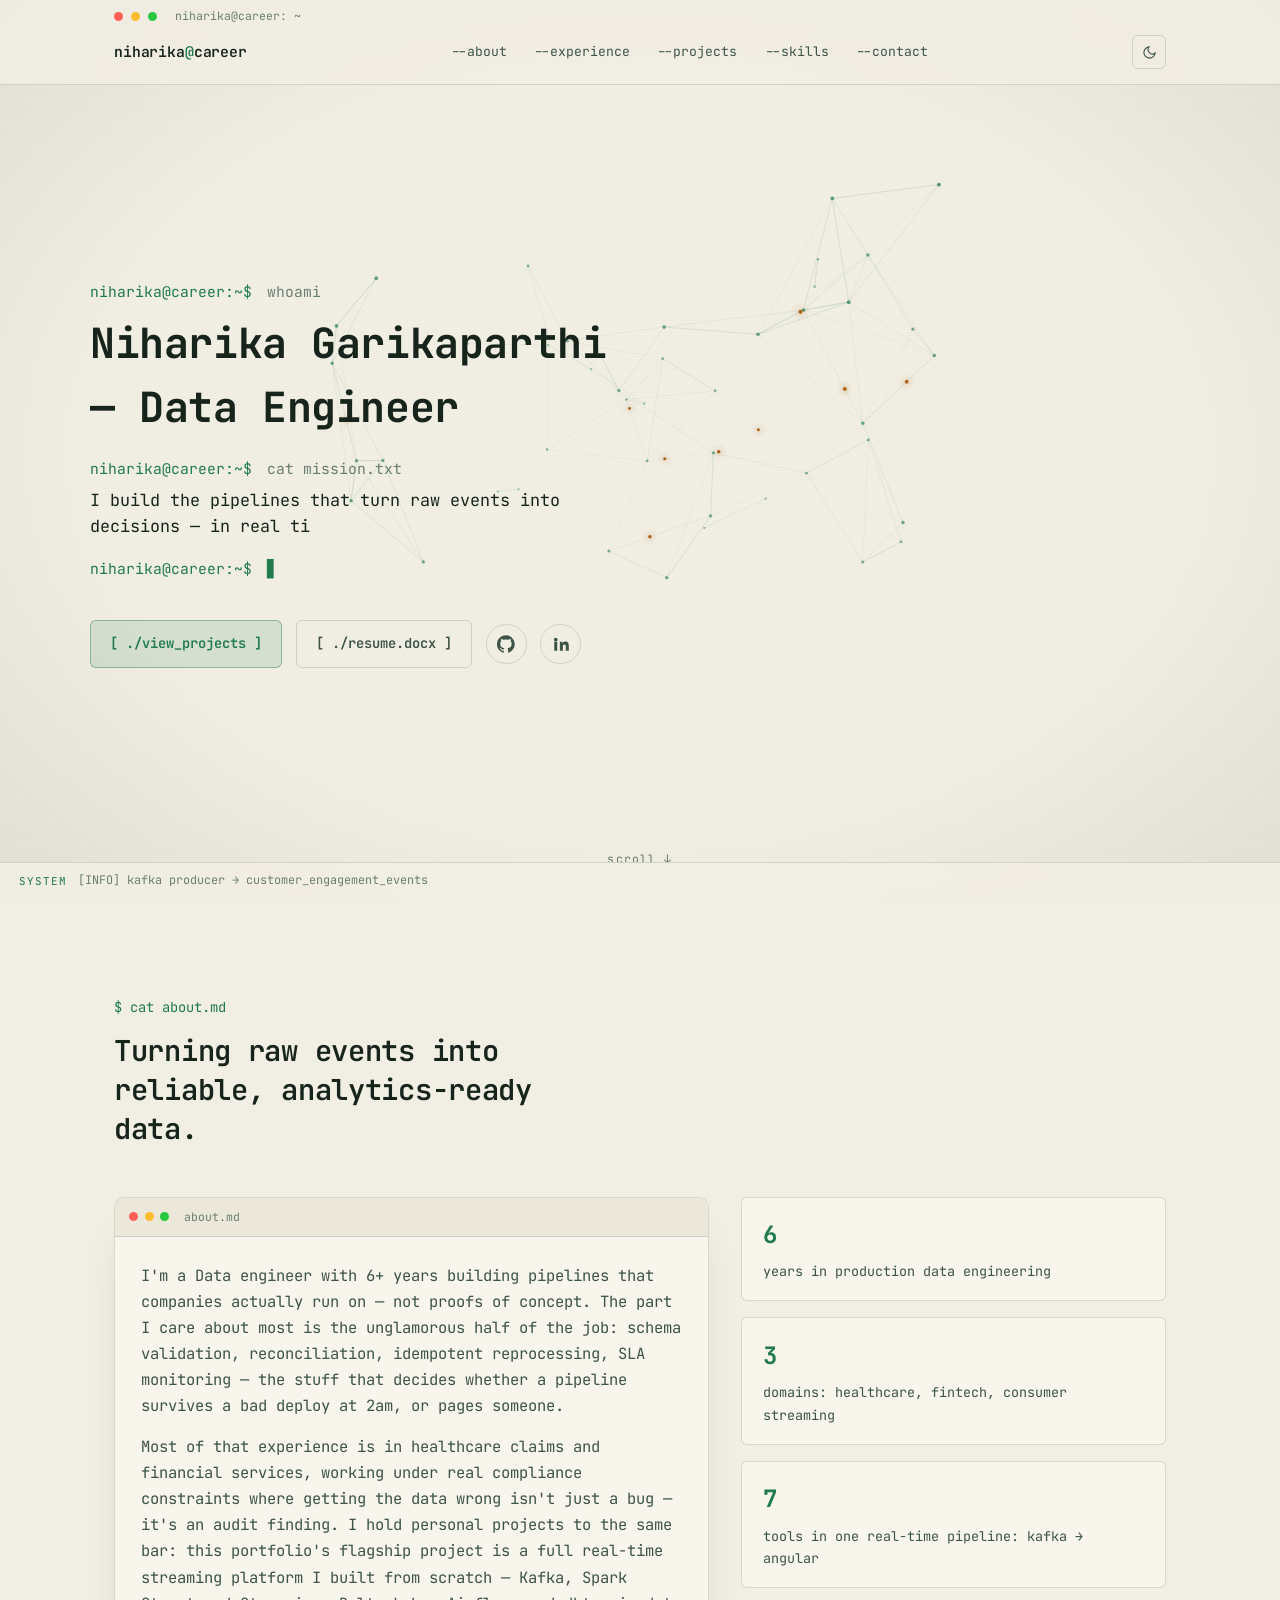
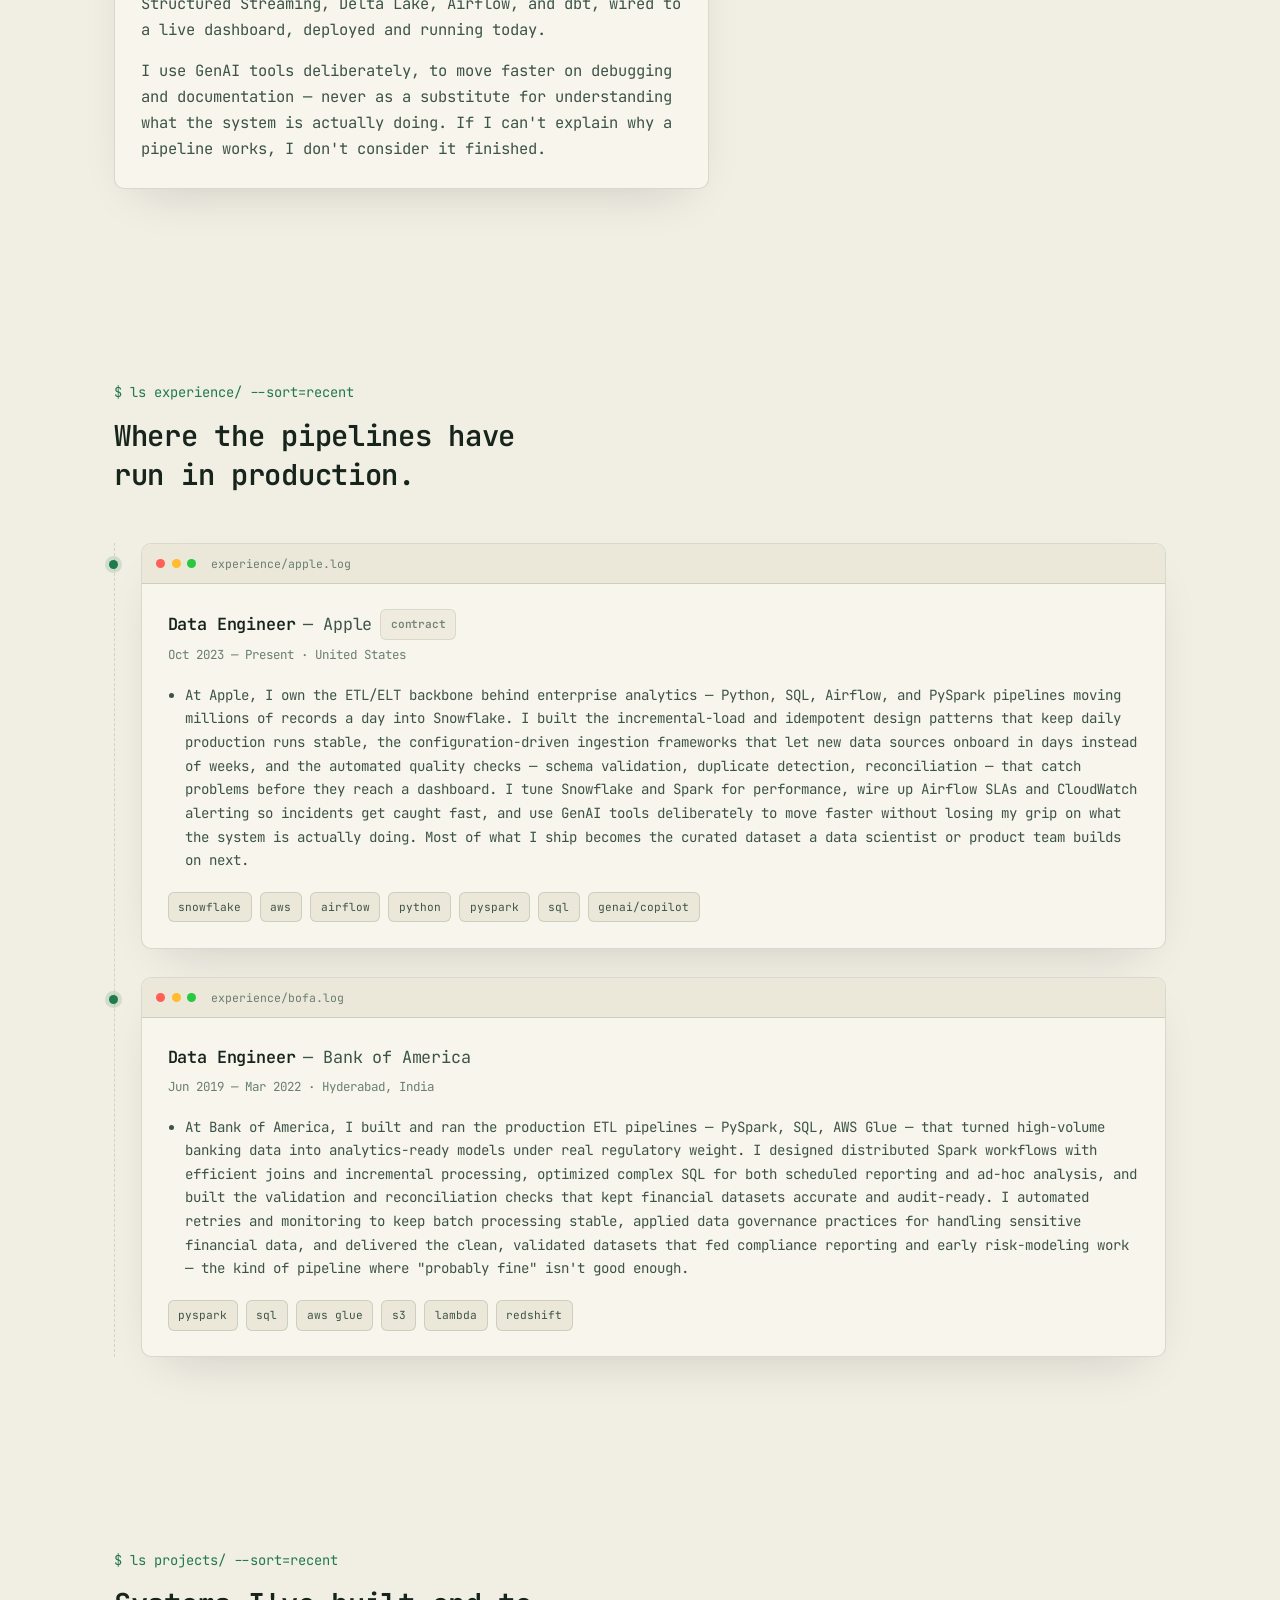
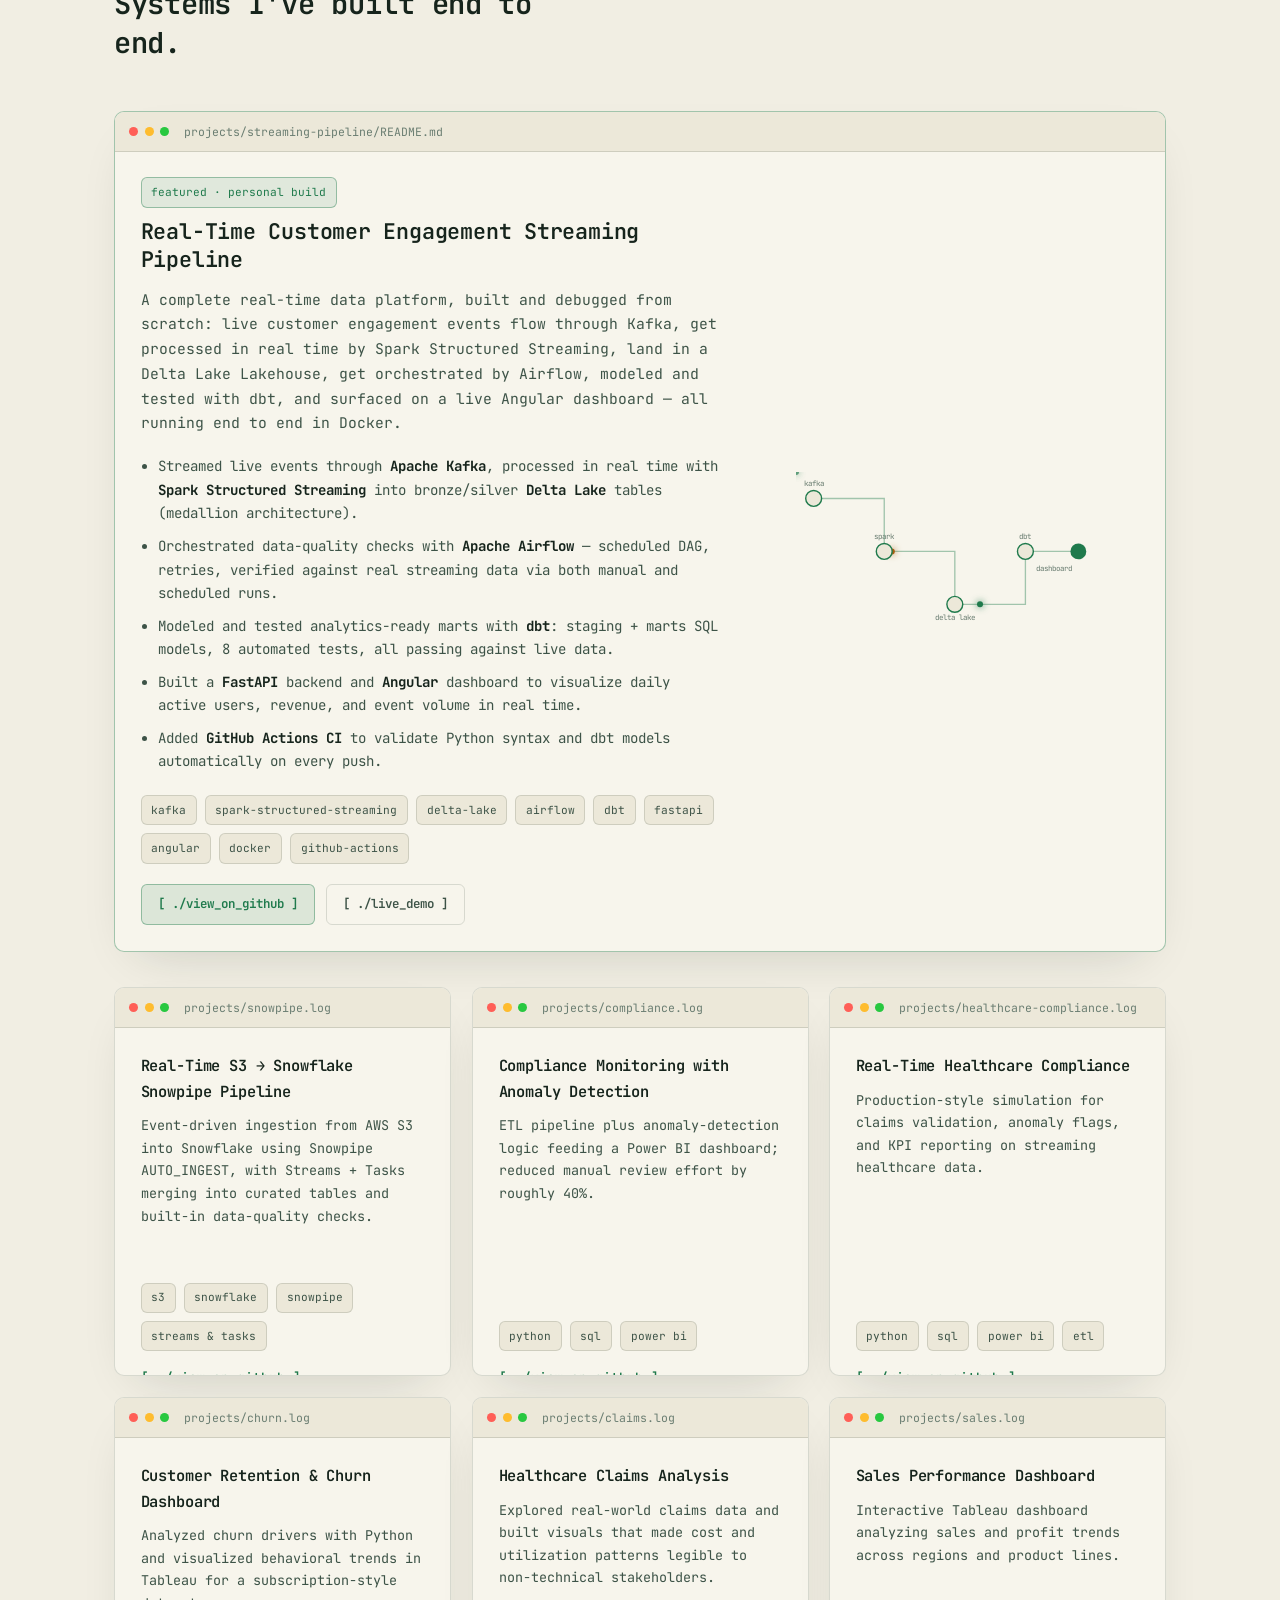
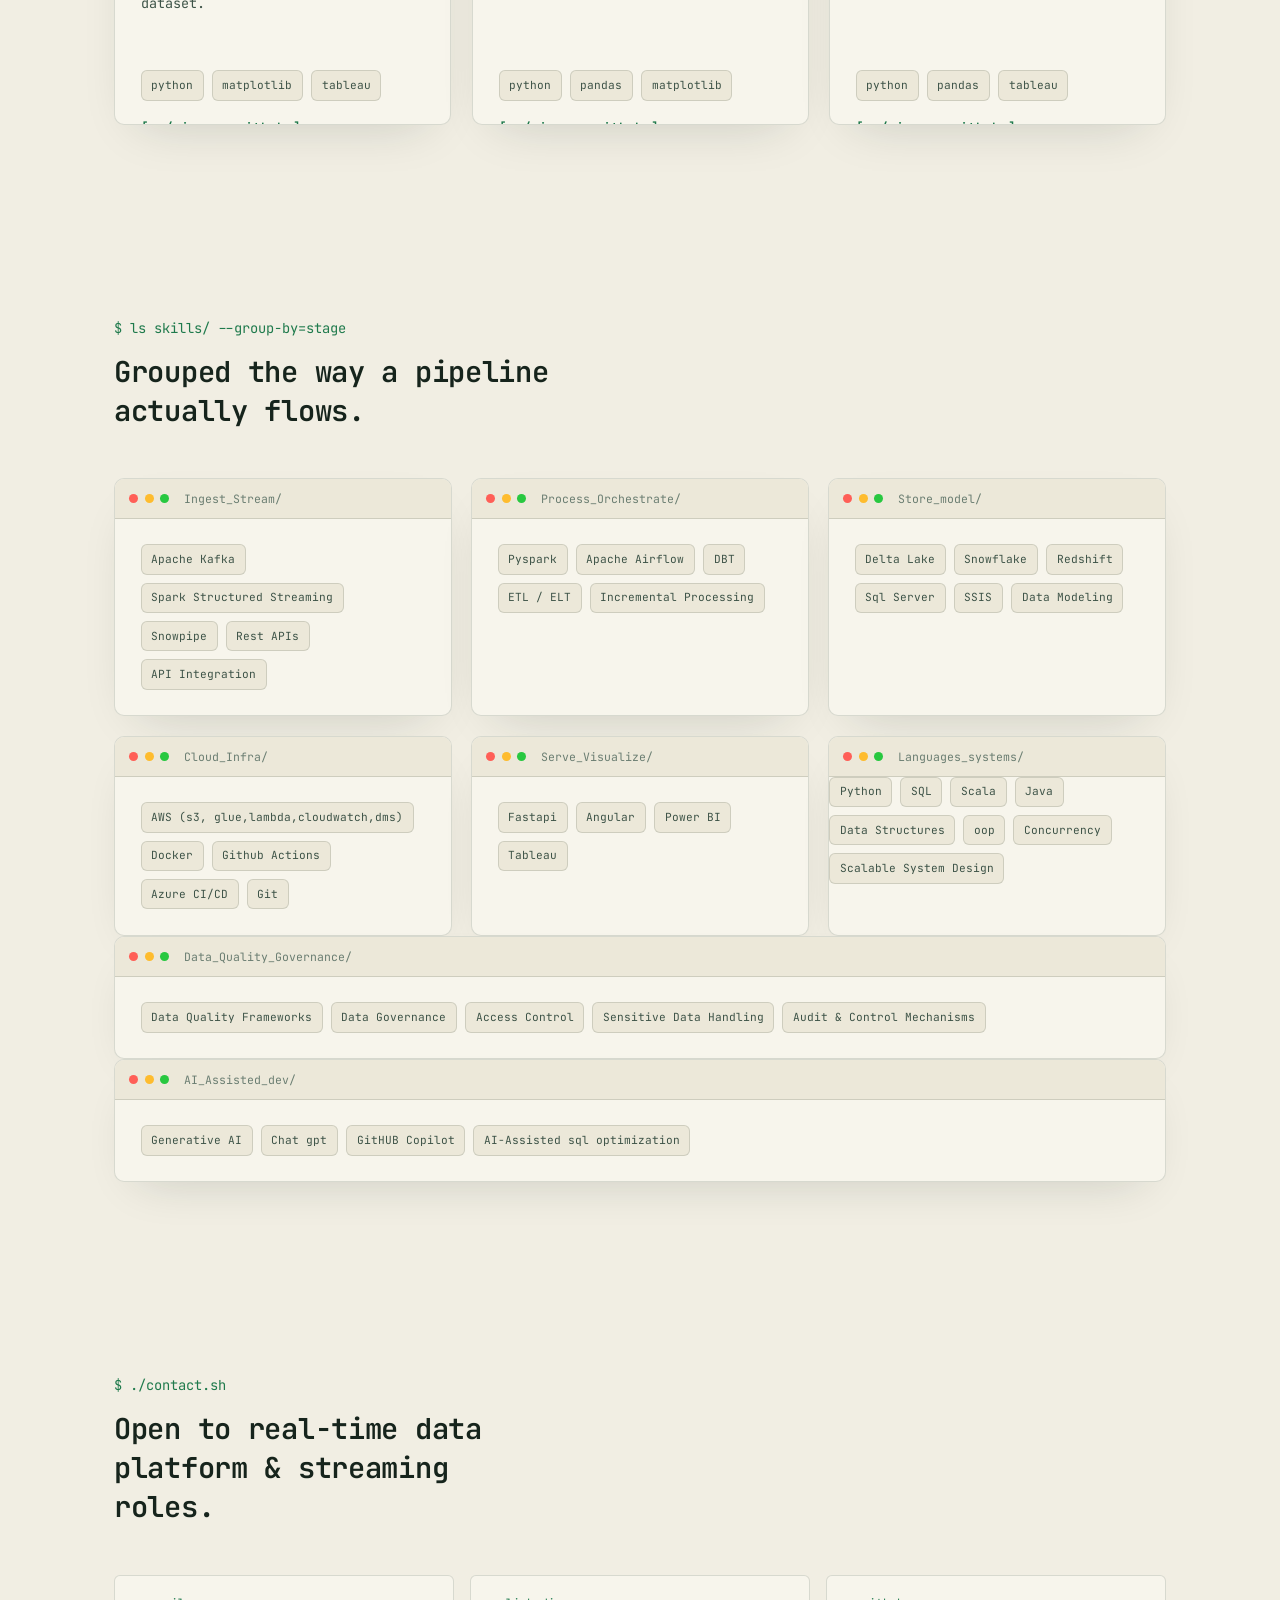
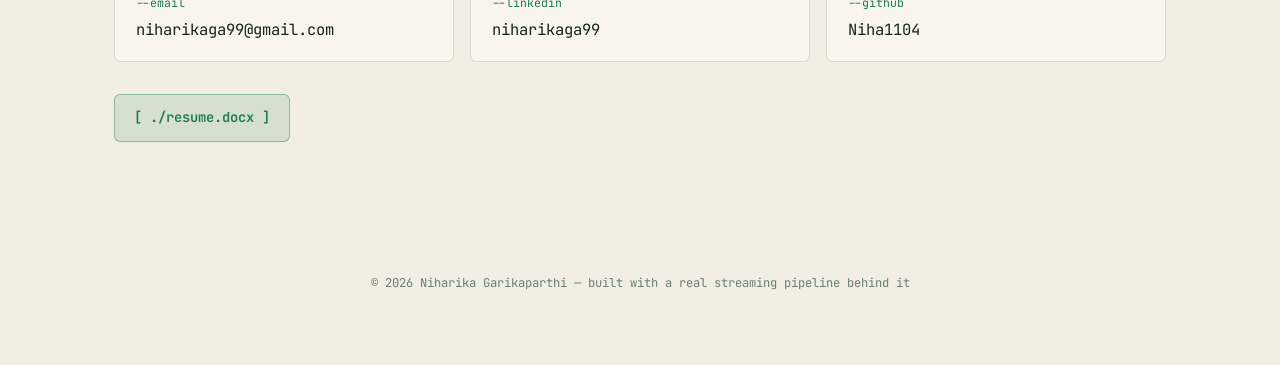
==== commit 8e422d69: "Update index (1).html" ====
--- a/index (1).html
+++ b/index (1).html
@@ -84,26 +84,19 @@
         <div class="term-card__bar"><span class="term-dot term-dot--r"></span><span class="term-dot term-dot--y"></span><span class="term-dot term-dot--g"></span><span class="term-card__label">about.md</span></div>
         <div class="term-card__body">
           <p>
-            I'm a Data Engineer with 5+ years of experience designing and operating data pipelines that
-            companies actually depend on — not proofs of concept. My focus is the unglamorous part that
-            makes systems trustworthy: schema validation, reconciliation, idempotent reprocessing, SLA
-            monitoring, and the kind of incremental design that survives a bad deploy at 2am.
+            I'm a Data engineer with 6+ years building pipelines that companies actually run on — not proofs of concept. The part I care about most is the unglamorous half of the job: schema validation, reconciliation, idempotent reprocessing, SLA monitoring — the stuff that decides whether a pipeline survives a bad deploy at 2am, or pages someone.
           </p>
           <p>
-            I've worked across healthcare claims and financial-services data under real compliance
-            constraints, and I build personal systems the same way I'd build a production one — recently
-            that meant standing up a full real-time streaming platform from scratch: Kafka, Spark
-            Structured Streaming, Delta Lake, Airflow, and dbt, wired to a live dashboard.
+            Most of that experience is in healthcare claims and financial services, working under real compliance constraints where getting the data wrong isn't just a bug — it's an audit finding. I hold personal projects to the same bar: this portfolio's flagship project is a full real-time streaming platform I built from scratch — Kafka, Spark Structured Streaming, Delta Lake, Airflow, and dbt, wired to a live dashboard, deployed and running today.
           </p>
           <p>
-            I lean on Generative AI tools deliberately — for debugging speed and documentation, never as
-            a substitute for understanding what the system is actually doing.
+            I use GenAI tools deliberately, to move faster on debugging and documentation — never as a substitute for understanding what the system is actually doing. If I can't explain why a pipeline works, I don't consider it finished.
           </p>
         </div>
       </div>
       <div class="about__stats">
         <div class="stat-card">
-          <span class="stat-card__num mono">5+</span>
+          <span class="stat-card__num mono">6</span>
           <span class="stat-card__label">years in production data engineering</span>
         </div>
         <div class="stat-card">
@@ -133,19 +126,13 @@
           <div class="term-card__body">
             <div class="timeline__top">
               <h3>Data Engineer <span class="timeline__at">— Apple</span> <span class="tag tag--muted">contract</span></h3>
-              <p class="timeline__meta mono">oct 2023 — present &middot; remote</p>
+              <p class="timeline__meta mono">Oct 2023 — Present &middot; United States</p>
             </div>
             <ul class="timeline__list">
-              <li>Designed and orchestrated scalable ETL/ELT pipelines using Python, SQL, Apache Airflow, and PySpark to ingest and transform large-scale datasets into Snowflake for analytics and reporting.</li>
-              <li>Built distributed data-processing workflows to clean, standardize, and enrich multi-source datasets, improving data consistency and reliability.</li>
-              <li>Implemented incremental loading and idempotent pipeline design to improve performance and stability.</li>
-              <li>Developed reusable, configuration-driven ingestion and transformation frameworks to accelerate onboarding of new data sources.</li>
-              <li>Built automated data-quality checks: schema validation, duplicate detection, null checks, and reconciliation rules.</li>
-              <li>Optimized Snowflake queries and Spark transformations with efficient joins, partitioning, and query tuning.</li>
-              <li>Built monitoring and alerting using Airflow SLAs, retry strategies, structured logging, and AWS CloudWatch.</li>
+              <li>At Apple, I own the ETL/ELT backbone behind enterprise analytics — Python, SQL, Airflow, and PySpark pipelines moving millions of records a day into Snowflake. I built the incremental-load and idempotent design patterns that keep daily production runs stable, the configuration-driven ingestion frameworks that let new data sources onboard in days instead of weeks, and the automated quality checks — schema validation, duplicate detection, reconciliation — that catch problems before they reach a dashboard. I tune Snowflake and Spark for performance, wire up Airflow SLAs and CloudWatch alerting so incidents get caught fast, and use GenAI tools deliberately to move faster without losing my grip on what the system is actually doing. Most of what I ship becomes the curated dataset a data scientist or product team builds on next.</li>
             </ul>
             <div class="tag-row">
-              <span class="tag mono">snowflake</span><span class="tag mono">aws</span><span class="tag mono">airflow</span><span class="tag mono">python</span><span class="tag mono">pyspark</span><span class="tag mono">sql</span>
+              <span class="tag mono">snowflake</span><span class="tag mono">aws</span><span class="tag mono">airflow</span><span class="tag mono">python</span><span class="tag mono">pyspark</span><span class="tag mono">sql</span><span class="tag mono">genai/copilot</span>
             </div>
           </div>
         </div>
@@ -158,15 +145,10 @@
           <div class="term-card__body">
             <div class="timeline__top">
               <h3>Data Engineer <span class="timeline__at">— Bank of America</span></h3>
-              <p class="timeline__meta mono">may 2019 — mar 2022 &middot; hyderabad, india</p>
+              <p class="timeline__meta mono">Jun 2019 — Mar 2022 &middot; Hyderabad, India</p>
             </div>
             <ul class="timeline__list">
-              <li>Developed distributed data-processing workflows using Apache Spark with efficient joins, partitioning strategies, and incremental processing.</li>
-              <li>Designed and optimized complex SQL queries for analytical workloads, enabling faster reporting and ad-hoc analysis.</li>
-              <li>Integrated AWS S3, Glue, and Lambda to automate ingestion, transformation, and orchestration workflows.</li>
-              <li>Implemented data validation and reconciliation checks across pipeline stages for completeness and accuracy.</li>
-              <li>Built monitoring and logging to detect failures, automate retries, and improve production stability.</li>
-              <li>Applied data governance: schema standardization, naming conventions, and secure handling of sensitive financial data.</li>
+              <li>At Bank of America, I built and ran the production ETL pipelines — PySpark, SQL, AWS Glue — that turned high-volume banking data into analytics-ready models under real regulatory weight. I designed distributed Spark workflows with efficient joins and incremental processing, optimized complex SQL for both scheduled reporting and ad-hoc analysis, and built the validation and reconciliation checks that kept financial datasets accurate and audit-ready. I automated retries and monitoring to keep batch processing stable, applied data governance practices for handling sensitive financial data, and delivered the clean, validated datasets that fed compliance reporting and early risk-modeling work — the kind of pipeline where "probably fine" isn't good enough.</li>
             </ul>
             <div class="tag-row">
               <span class="tag mono">pyspark</span><span class="tag mono">sql</span><span class="tag mono">aws glue</span><span class="tag mono">s3</span><span class="tag mono">lambda</span><span class="tag mono">redshift</span>
@@ -311,28 +293,36 @@
 
     <div class="skills-grid">
       <div class="term-card skill-group tilt-card">
-        <div class="term-card__bar"><span class="term-dot term-dot--r"></span><span class="term-dot term-dot--y"></span><span class="term-dot term-dot--g"></span><span class="term-card__label">ingest_stream/</span></div>
-        <div class="term-card__body"><div class="tag-row"><span class="tag mono">apache kafka</span><span class="tag mono">spark structured streaming</span><span class="tag mono">snowpipe</span></div></div>
-      </div>
-      <div class="term-card skill-group tilt-card">
-        <div class="term-card__bar"><span class="term-dot term-dot--r"></span><span class="term-dot term-dot--y"></span><span class="term-dot term-dot--g"></span><span class="term-card__label">process_orchestrate/</span></div>
-        <div class="term-card__body"><div class="tag-row"><span class="tag mono">pyspark</span><span class="tag mono">apache airflow</span><span class="tag mono">dbt</span><span class="tag mono">etl / elt</span></div></div>
-      </div>
-      <div class="term-card skill-group tilt-card">
-        <div class="term-card__bar"><span class="term-dot term-dot--r"></span><span class="term-dot term-dot--y"></span><span class="term-dot term-dot--g"></span><span class="term-card__label">store_model/</span></div>
-        <div class="term-card__body"><div class="tag-row"><span class="tag mono">delta lake</span><span class="tag mono">snowflake</span><span class="tag mono">redshift</span></div></div>
-      </div>
-      <div class="term-card skill-group tilt-card">
-        <div class="term-card__bar"><span class="term-dot term-dot--r"></span><span class="term-dot term-dot--y"></span><span class="term-dot term-dot--g"></span><span class="term-card__label">cloud_infra/</span></div>
-        <div class="term-card__body"><div class="tag-row"><span class="tag mono">aws (s3, glue, lambda)</span><span class="tag mono">docker</span><span class="tag mono">github actions</span></div></div>
-      </div>
-      <div class="term-card skill-group tilt-card">
-        <div class="term-card__bar"><span class="term-dot term-dot--r"></span><span class="term-dot term-dot--y"></span><span class="term-dot term-dot--g"></span><span class="term-card__label">serve_visualize/</span></div>
-        <div class="term-card__body"><div class="tag-row"><span class="tag mono">fastapi</span><span class="tag mono">angular</span><span class="tag mono">power bi</span><span class="tag mono">tableau</span></div></div>
-      </div>
-      <div class="term-card skill-group tilt-card">
-        <div class="term-card__bar"><span class="term-dot term-dot--r"></span><span class="term-dot term-dot--y"></span><span class="term-dot term-dot--g"></span><span class="term-card__label">languages_quality/</span></div>
-        <div class="term-card__body"><div class="tag-row"><span class="tag mono">python</span><span class="tag mono">sql</span><span class="tag mono">data quality</span><span class="tag mono">data governance</span><span class="tag mono">genai</span></div></div>
+        <div class="term-card__bar"><span class="term-dot term-dot--r"></span><span class="term-dot term-dot--y"></span><span class="term-dot term-dot--g"></span><span class="term-card__label">Ingest_Stream/</span></div>
+        <div class="term-card__body"><div class="tag-row"><span class="tag mono">Apache Kafka</span><span class="tag mono">Spark Structured Streaming</span><span class="tag mono">Snowpipe</span><span class="tag mono">Rest APIs</span><span class="tag mono">API Integration</span></div></div>
+      </div>
+      <div class="term-card skill-group tilt-card">
+        <div class="term-card__bar"><span class="term-dot term-dot--r"></span><span class="term-dot term-dot--y"></span><span class="term-dot term-dot--g"></span><span class="term-card__label">Process_Orchestrate/</span></div>
+        <div class="term-card__body"><div class="tag-row"><span class="tag mono">Pyspark</span><span class="tag mono">Apache Airflow</span><span class="tag mono">DBT</span><span class="tag mono">ETL / ELT</span><span class="tag mono">Incremental Processing</span></div></div>
+      </div>
+      <div class="term-card skill-group tilt-card">
+        <div class="term-card__bar"><span class="term-dot term-dot--r"></span><span class="term-dot term-dot--y"></span><span class="term-dot term-dot--g"></span><span class="term-card__label">Store_model/</span></div>
+        <div class="term-card__body"><div class="tag-row"><span class="tag mono">Delta Lake</span><span class="tag mono">Snowflake</span><span class="tag mono">Redshift</span><span class="tag mono">Sql Server</span><span class="tag mono">SSIS</span><span class="tag mono">Data Modeling</span></div></div>
+      </div>
+      <div class="term-card skill-group tilt-card">
+        <div class="term-card__bar"><span class="term-dot term-dot--r"></span><span class="term-dot term-dot--y"></span><span class="term-dot term-dot--g"></span><span class="term-card__label">Cloud_Infra/</span></div>
+        <div class="term-card__body"><div class="tag-row"><span class="tag mono">AWS (s3, glue,lambda,cloudwatch,dms)</span><span class="tag mono">Docker</span><span class="tag mono">Github Actions</span><span class="tag mono">Azure CI/CD</span><span class="tag mono">Git</span></div></div>
+      </div>
+      <div class="term-card skill-group tilt-card">
+        <div class="term-card__bar"><span class="term-dot term-dot--r"></span><span class="term-dot term-dot--y"></span><span class="term-dot term-dot--g"></span><span class="term-card__label">Serve_Visualize/</span></div>
+        <div class="term-card__body"><div class="tag-row"><span class="tag mono">Fastapi</span><span class="tag mono">Angular</span><span class="tag mono">Power BI</span><span class="tag mono">Tableau</span></div></div>
+      </div>
+      <div class="term-card skill-group tilt-card">
+        <div class="term-card__bar"><span class="term-dot term-dot--r"></span><span class="term-dot term-dot--y"></span><span class="term-dot term-dot--g"></span><span class="term-card__label">Languages_systems/</span></div>
+        <div class="tag-row"><span class="tag mono">Python</span><span class="tag mono">SQL</span><span class="tag mono">Scala</span><span class="tag mono">Java</span><span class="tag mono">Data Structures</span><span class="tag mono">oop</span><span class="tag mono">Concurrency</span><span class="tag mono">Scalable System Design</span></div></div>
+    </div>
+     <div class="term-card skill-group tilt-card">
+        <div class="term-card__bar"><span class="term-dot term-dot--r"></span><span class="term-dot term-dot--y"></span><span class="term-dot term-dot--g"></span><span class="term-card__label">Data_Quality_Governance/</span></div>
+        <div class="term-card__body"><div class="tag-row"><span class="tag mono">Data Quality Frameworks</span><span class="tag mono">Data Governance</span><span class="tag mono">Access Control</span><span class="tag mono">Sensitive Data Handling</span><span class="tag mono">Audit & Control Mechanisms</span></div></div>
+      </div>
+    <div class="term-card skill-group tilt-card">
+      <div class="term-card__bar"><span class="term-dot term-dot--r"></span><span class="term-dot term-dot--y"></span><span class="term-dot term-dot--g"></span><span class="term-card__label">AI_Assisted_dev/</span></div>
+      <div class="term-card__body"><div class="tag-row"><span class="tag mono">Generative AI</span><span class="tag mono">Chat gpt</span><span class="tag mono">GitHUB Copilot</span><span class="tag mono">AI-Assisted sql optimization</span></div></div>
       </div>
     </div>
   </section>
--- a/style.css
+++ b/style.css
@@ -584,6 +584,70 @@
 }
 
 /* ============================================================
+   RESUME PREVIEW MODAL
+   ============================================================ */
+.resume-modal {
+  position: fixed;
+  inset: 0;
+  z-index: 100;
+  display: none;
+  align-items: center;
+  justify-content: center;
+  padding: 2rem 1.2rem;
+}
+.resume-modal.is-open { display: flex; }
+
+.resume-modal__backdrop {
+  position: absolute;
+  inset: 0;
+  background: rgba(0, 0, 0, 0.72);
+  backdrop-filter: blur(3px);
+}
+
+.resume-modal__panel {
+  position: relative;
+  width: 100%;
+  max-width: 760px;
+  max-height: 85vh;
+  background: var(--surface);
+  border: 1px solid var(--border-accent);
+  border-radius: var(--radius);
+  overflow: hidden;
+  display: flex;
+  flex-direction: column;
+  box-shadow: 0 30px 80px -20px rgba(0, 0, 0, 0.7);
+}
+
+#resume-modal-close { cursor: pointer; }
+
+.resume-modal__body {
+  padding: 2rem 2.2rem;
+  overflow-y: auto;
+  background: var(--bg-elevated);
+  color: #1a1a1a;
+  font-family: 'Inter', 'Segoe UI', sans-serif;
+  font-size: 0.92rem;
+  line-height: 1.6;
+}
+[data-theme="dark"] .resume-modal__body {
+  background: #F4F1E9;
+  color: #1a1a1a;
+}
+.resume-modal__body h1,
+.resume-modal__body h2,
+.resume-modal__body h3 {
+  font-family: 'Inter', 'Segoe UI', sans-serif;
+  color: #101828;
+  margin: 1.2em 0 0.5em;
+}
+.resume-modal__body p { color: #1a1a1a; margin: 0 0 0.7em; }
+.resume-modal__body ul { padding-left: 1.3em; }
+.resume-modal__body li { color: #1a1a1a; margin-bottom: 0.4em; }
+.resume-modal__body strong { color: #000; }
+.resume-modal__loading { color: var(--text-dim); }
+.resume-modal__error { color: #c0392b; font-family: var(--font-mono); }
+
+/* ============================================================
    RESPONSIVE
    ============================================================ */
 @media (max-width: 860px) {
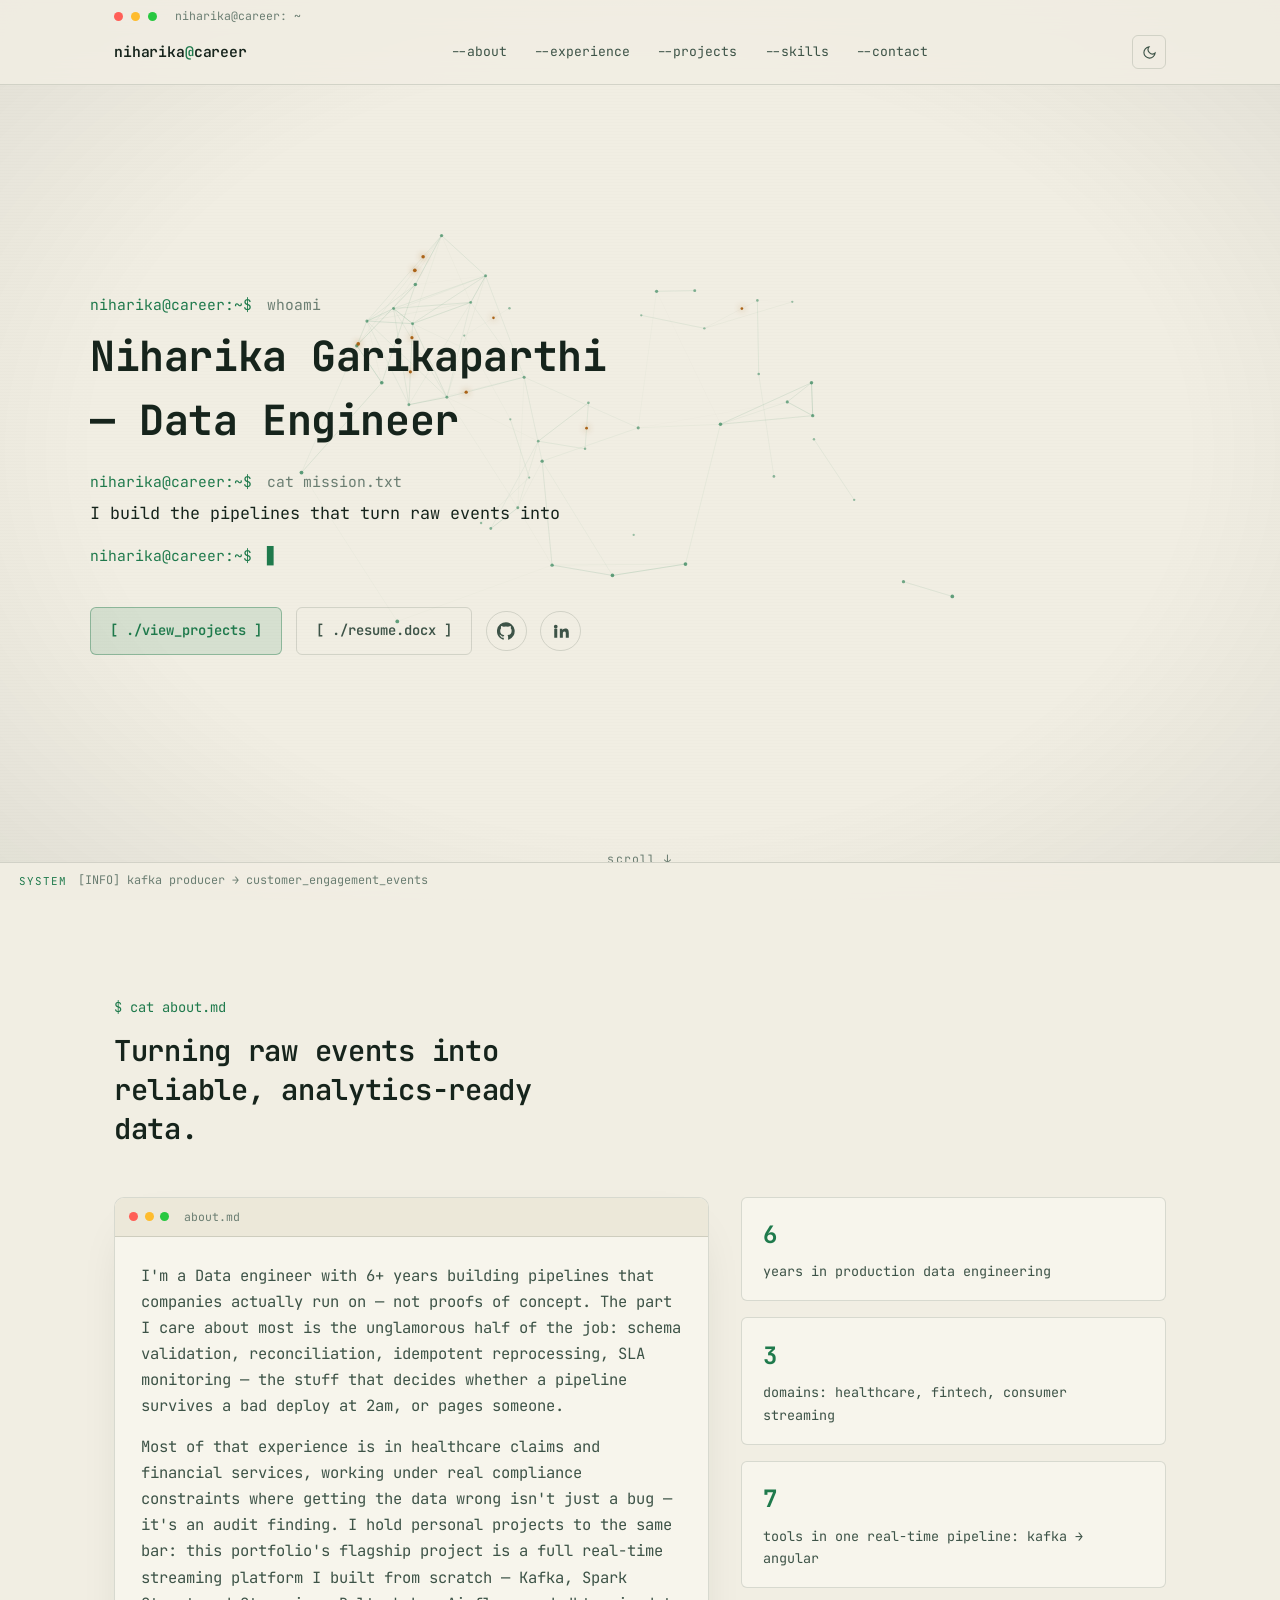
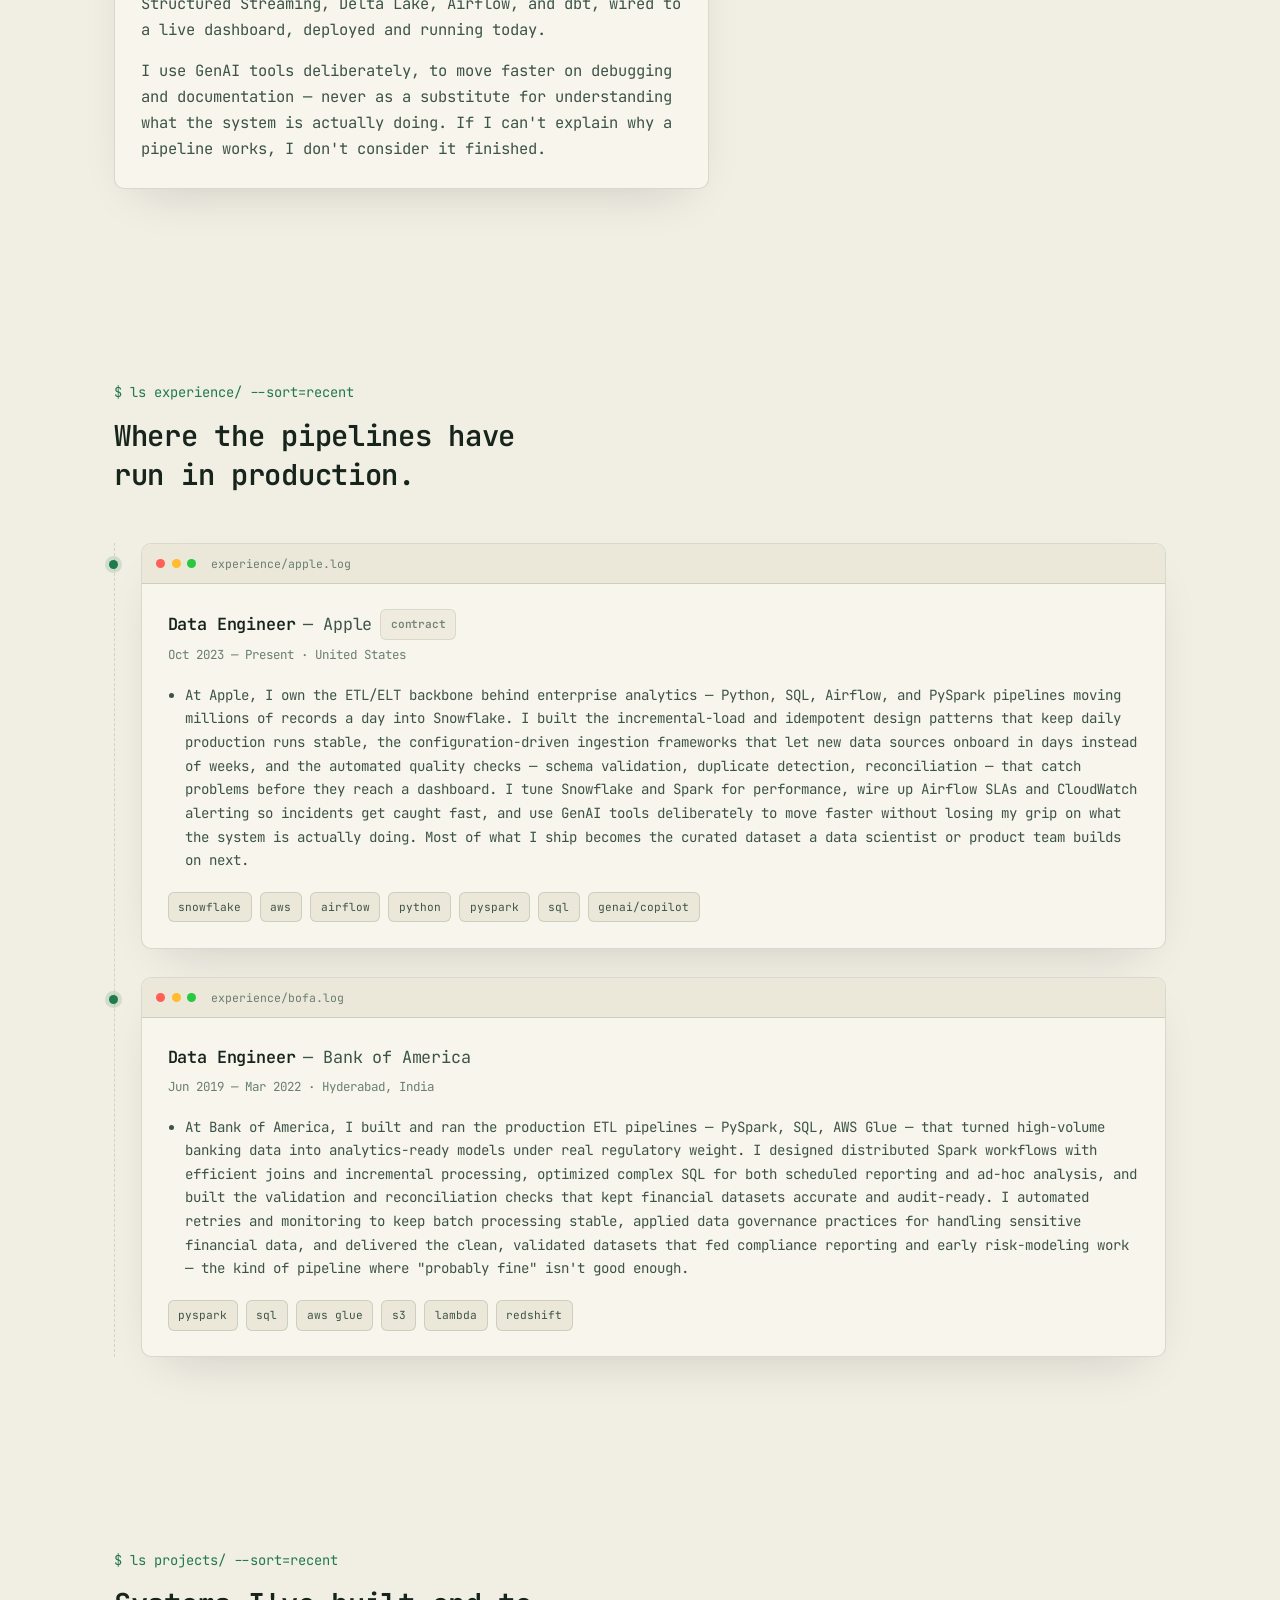
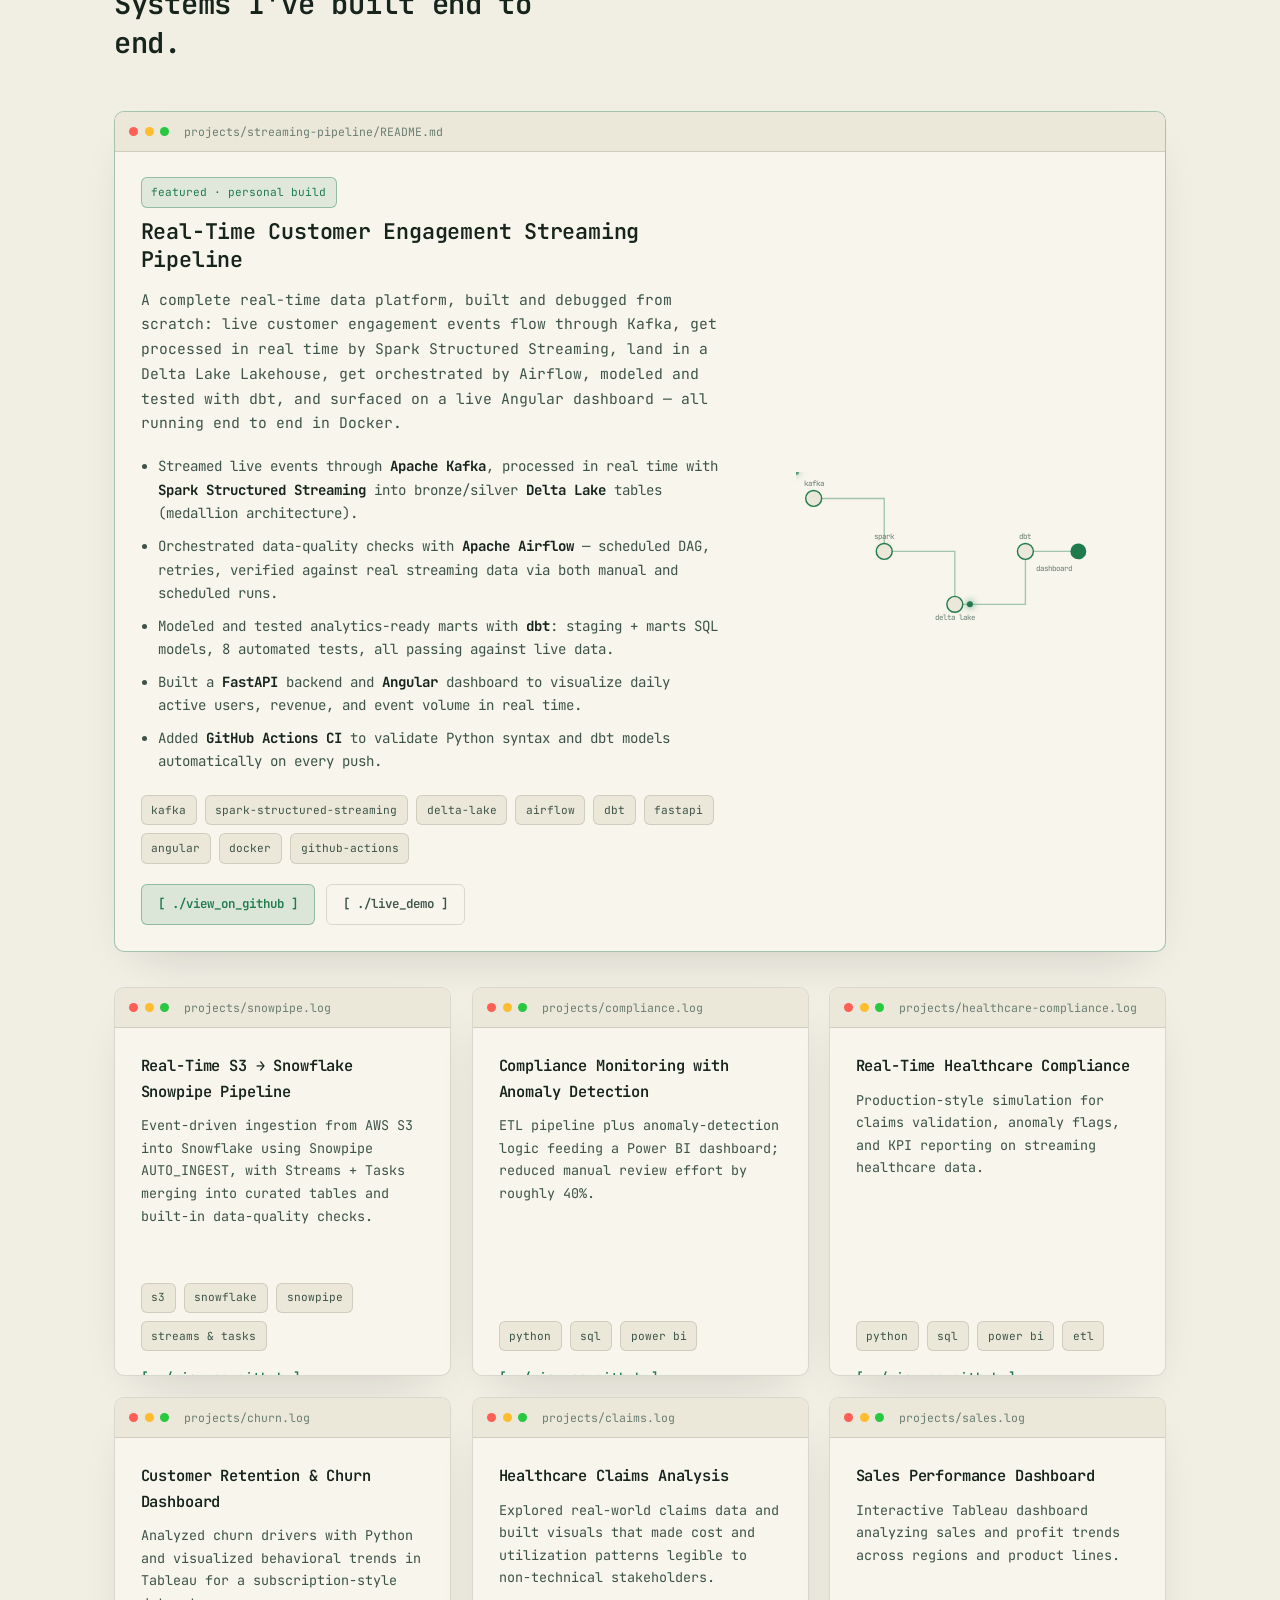
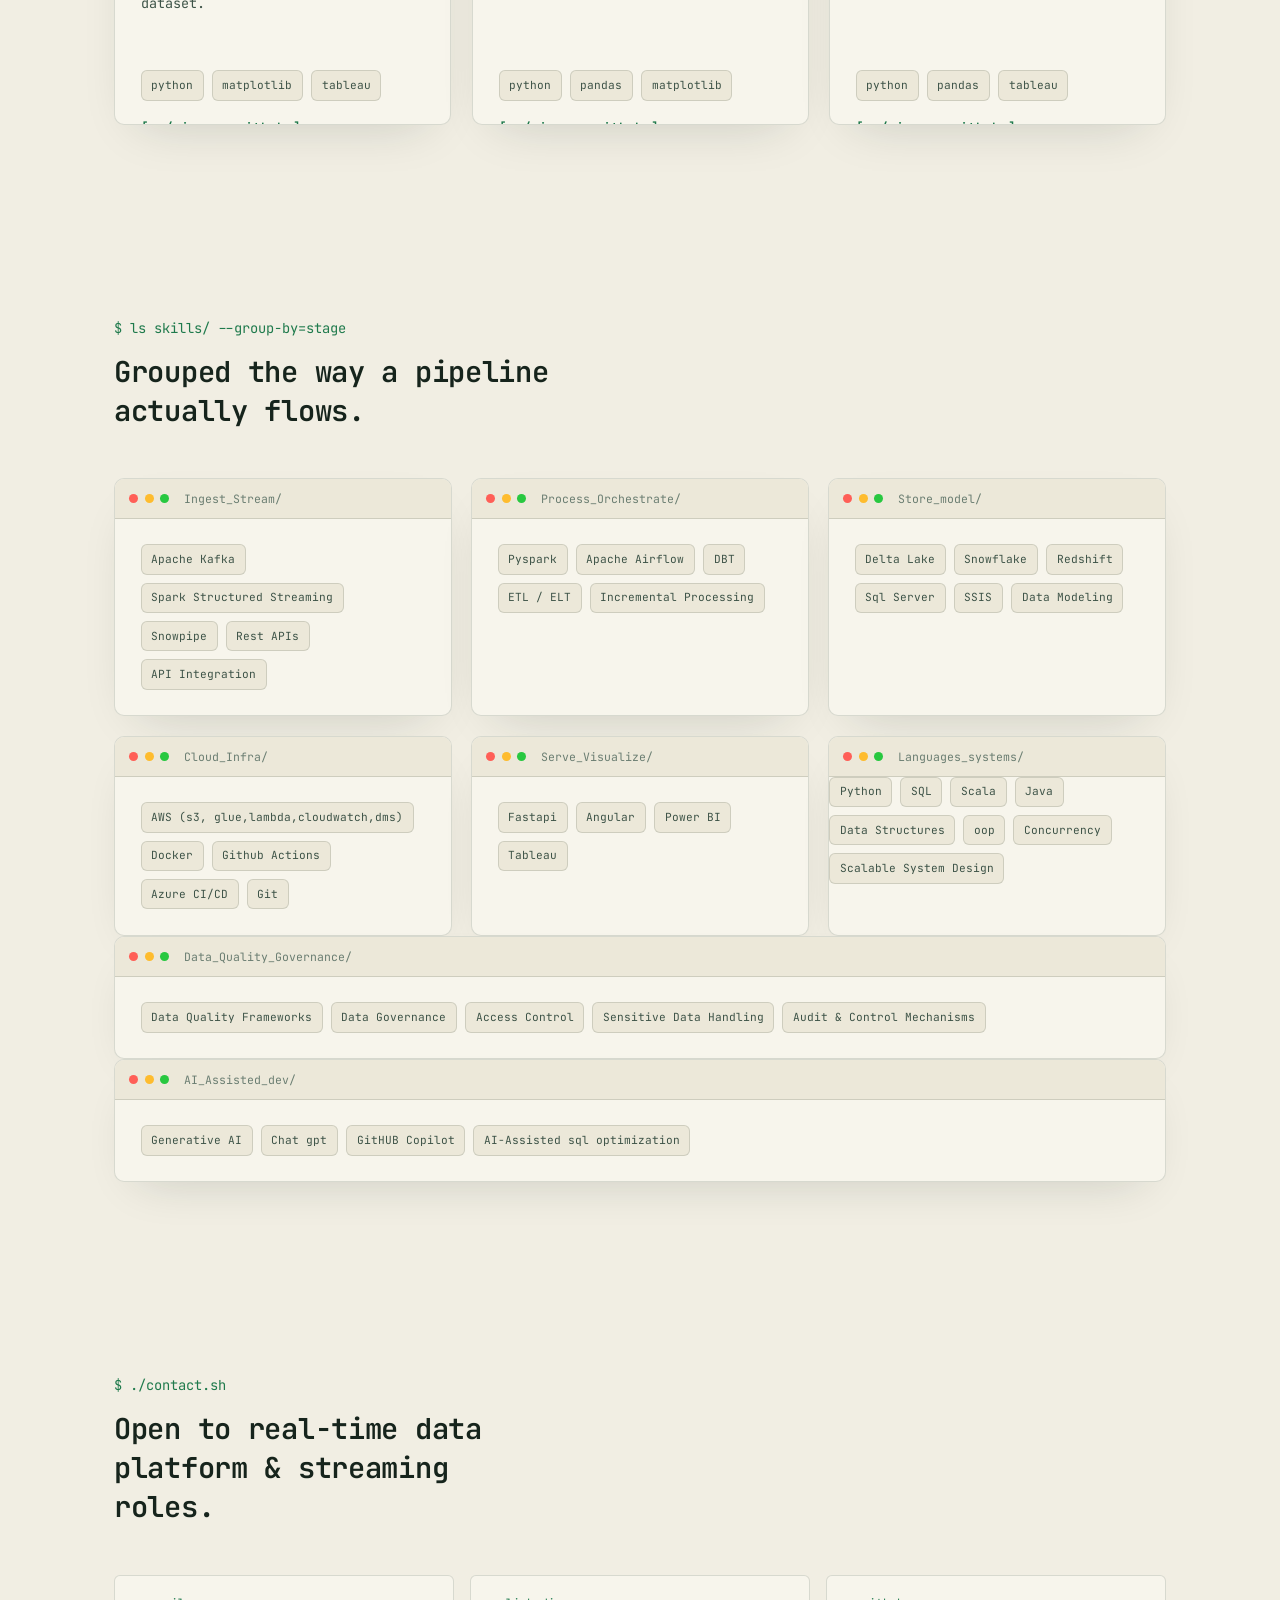
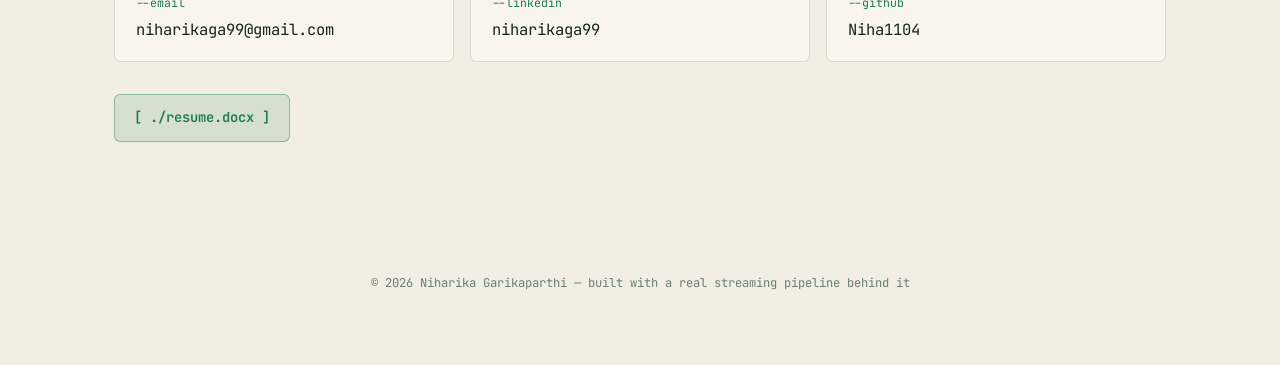
==== commit ca0272e7: "index.html" ====
--- a/index (1).html
+++ b/index (1).html
@@ -9,7 +9,7 @@
 <link rel="preconnect" href="https://fonts.googleapis.com">
 <link rel="preconnect" href="https://fonts.gstatic.com" crossorigin>
 <link href="https://fonts.googleapis.com/css2?family=JetBrains+Mono:wght@400;500;600;700&display=swap" rel="stylesheet">
-<link rel="stylesheet" href="style.css">
+<link rel="stylesheet" href="style.css"> 
 </head>
 <body>
 
